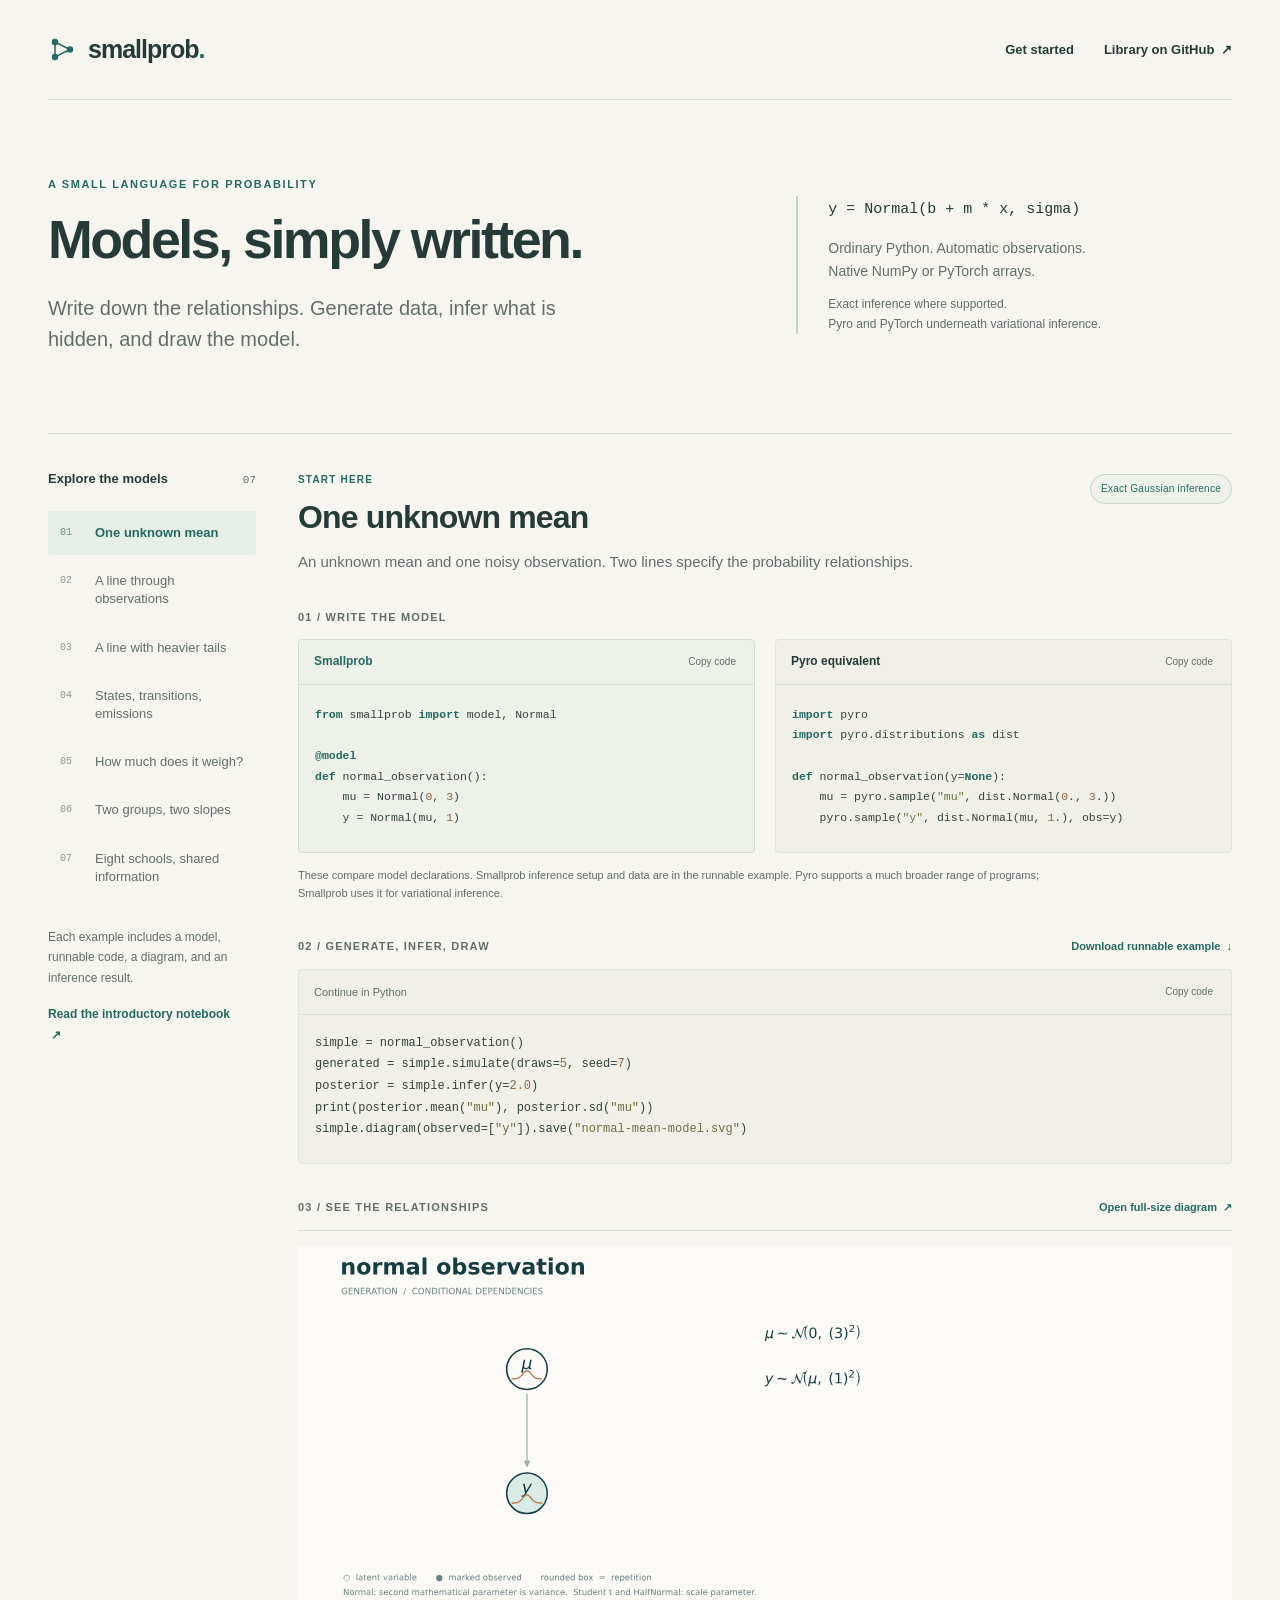
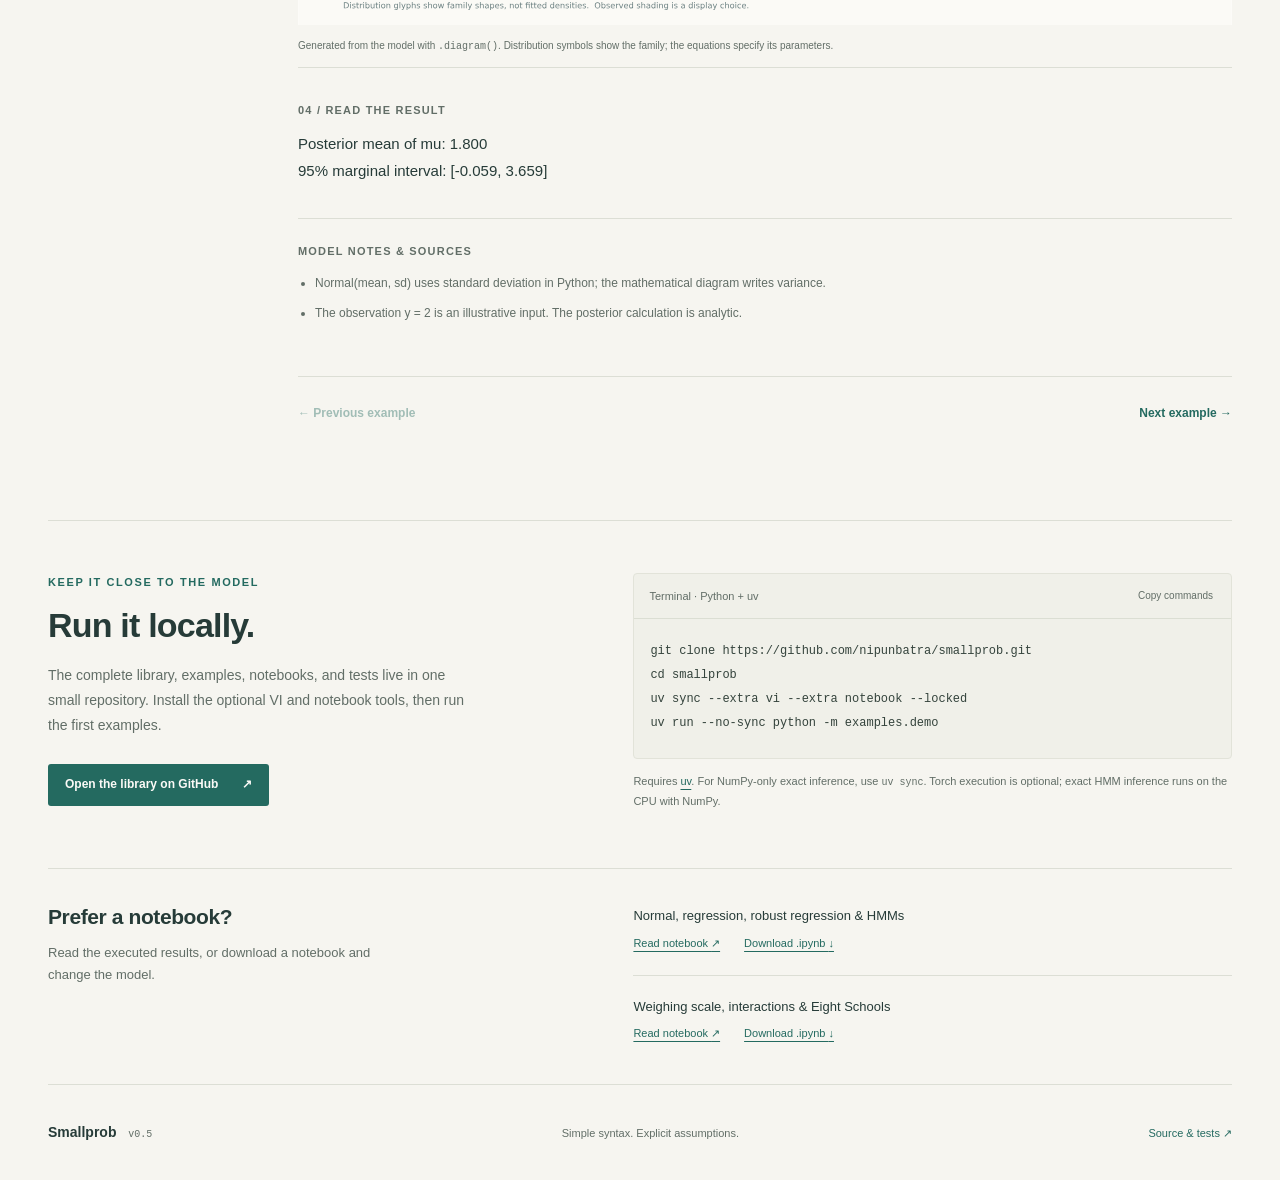
==== website/index.html @ 3bde2c24 "Add Smallprob library and personal model showcase" ====
<!doctype html>
<html lang="en">
<head>
  <meta charset="utf-8">
  <meta name="viewport" content="width=device-width, initial-scale=1">
  <meta name="description" content="Smallprob: simple Python declarations for probabilistic models. Explore seven runnable examples with model diagrams, inference results, and Pyro comparisons.">
  <meta name="theme-color" content="#f6f5f0">
  <title>Smallprob — models, simply written</title>
  <link rel="stylesheet" href="style.css">
  <script src="assets/cases.js" defer></script>
  <script src="app.js" defer></script>
</head>
<body>
  <a class="skip-link" href="#examples">Skip to examples</a>
  <header class="site-header page-width">
    <a class="wordmark" href="./" aria-label="Smallprob home">
      <svg class="brand-mark" width="29" height="29" viewBox="0 0 29 29" fill="none" aria-hidden="true"><path d="M7 7 22 14.5 7 22V7Z" stroke="currentColor" stroke-width="1.5"/><circle cx="7" cy="7" r="3.2" fill="currentColor"/><circle cx="7" cy="22" r="3.2" fill="currentColor"/><circle cx="22" cy="14.5" r="3.2" fill="currentColor"/></svg>
      <span>smallprob<span class="wordmark-dot">.</span></span>
    </a>
    <nav class="top-nav" aria-label="Main navigation">
      <a href="#get-started">Get started</a>
      <a href="https://github.com/nipunbatra/smallprob">Library on GitHub <span aria-hidden="true">↗</span></a>
    </nav>
  </header>

  <main class="page-width">
    <section class="intro" aria-labelledby="page-title">
      <div class="intro-copy">
        <p class="eyebrow">A small language for probability</p>
        <h1 id="page-title">Models, simply written.</h1>
        <p class="intro-lead">Write down the relationships. Generate data, infer what is hidden, and draw the model.</p>
      </div>
      <div class="intro-aside">
        <p class="intro-code"><code>y = Normal(b + m * x, sigma)</code></p>
        <p>Ordinary Python. Automatic observations.<br>Native NumPy or PyTorch arrays.</p>
        <p class="intro-detail">Exact inference where supported.<br>Pyro and PyTorch underneath variational inference.</p>
      </div>
    </section>

    <section class="gallery" id="examples" aria-labelledby="gallery-title">
      <aside class="case-sidebar">
        <div class="sidebar-heading"><h2 id="gallery-title">Explore the models</h2><span id="case-count" aria-label="Number of examples">07</span></div>
        <div id="case-tabs" class="case-tabs" role="tablist" aria-label="Model examples" aria-orientation="vertical"></div>
        <p class="sidebar-note">Each example includes a model, runnable code, a diagram, and an inference result.</p>
        <a class="text-link notebook-link" href="notebooks/intro.html">Read the introductory notebook <span aria-hidden="true">↗</span></a>
      </aside>

      <div class="case-main">
        <div id="load-state" class="load-state" role="status">
          <p>Loading the examples…</p>
          <div class="skeleton skeleton-title" aria-hidden="true"></div><div class="skeleton skeleton-code" aria-hidden="true"></div>
        </div>
        <noscript><div class="load-state"><p>The example selector needs JavaScript. The complete notebooks are available without it.</p><p><a href="notebooks/intro.html">Introductory examples</a> · <a href="notebooks/pyro-gallery.html">Pyro example gallery</a></p></div></noscript>
        <p id="navigation-status" class="navigation-status" role="status" hidden></p>
        <article id="case-panel" role="tabpanel" aria-labelledby="case-title" tabindex="0" hidden>
          <header class="case-heading">
            <div><p id="case-eyebrow" class="eyebrow"></p><h2 id="case-title"></h2></div>
            <span id="case-method" class="method-badge"></span>
          </header>
          <p id="case-description" class="case-description"></p>

          <section class="model-section" aria-labelledby="declarations-title">
            <h3 id="declarations-title" class="section-label">01 / Write the model</h3>
            <div class="comparison-grid">
              <div class="code-panel code-panel-smallprob">
                <div class="code-heading"><h4>Smallprob</h4><button class="copy-button" type="button" data-copy="smallprob-code" aria-label="Copy Smallprob model code">Copy code</button></div>
                <pre tabindex="0" aria-label="Smallprob model declaration"><code id="smallprob-code"></code></pre>
              </div>
              <div class="code-panel">
                <div class="code-heading"><h4>Pyro equivalent</h4><button class="copy-button" type="button" data-copy="pyro-code" aria-label="Copy equivalent Pyro model code">Copy code</button></div>
                <pre tabindex="0" aria-label="Equivalent Pyro model declaration"><code id="pyro-code"></code></pre>
              </div>
            </div>
            <p class="comparison-note">These compare model declarations. Smallprob inference setup and data are in the runnable example. Pyro supports a much broader range of programs; Smallprob uses it for variational inference.</p>
          </section>

          <section class="run-section" aria-labelledby="run-title">
            <div class="section-heading"><h3 id="run-title" class="section-label">02 / Generate, infer, draw</h3><a id="example-download" class="text-link" href="#" download>Download runnable example <span aria-hidden="true">↓</span></a></div>
            <div class="code-panel run-code-panel"><div class="code-heading"><span class="code-caption">Continue in Python</span><button class="copy-button" type="button" data-copy="run-code" aria-label="Copy generate, infer, and draw code">Copy code</button></div><pre tabindex="0" aria-label="Generate data and run inference"><code id="run-code"></code></pre></div>
          </section>

          <section class="figure-section" aria-labelledby="diagram-title">
            <div class="section-heading"><h3 id="diagram-title" class="section-label">03 / See the relationships</h3><a id="diagram-full" class="text-link" href="#" target="_blank" rel="noopener">Open full-size diagram <span aria-hidden="true">↗</span></a></div>
            <figure class="model-figure"><a id="diagram-link" href="#" target="_blank" rel="noopener" aria-label="Open full-size model diagram"><img id="case-diagram" alt="" decoding="async"></a><figcaption>Generated from the model with <code>.diagram()</code>. Distribution symbols show the family; the equations specify its parameters.</figcaption></figure>
          </section>

          <section class="result-section" aria-labelledby="result-title">
            <div class="section-heading"><h3 id="result-title" class="section-label">04 / Read the result</h3><a id="plot-full" class="text-link" href="#" target="_blank" rel="noopener">Open full-size plot <span aria-hidden="true">↗</span></a></div>
            <p id="case-result" class="result-text"></p>
            <figure id="plot-figure" class="result-figure"><img id="case-plot" alt="" loading="lazy" decoding="async"></figure>
          </section>

          <section class="notes-section" aria-labelledby="notes-title">
            <h3 id="notes-title" class="section-label">Model notes &amp; sources</h3>
            <ul id="case-notes" class="model-notes"></ul>
            <div id="case-sources" class="source-links" aria-label="Sources for this example"></div>
          </section>
          <nav class="case-stepper" aria-label="Browse examples"><button id="previous-case" type="button"><span aria-hidden="true">←</span> Previous example</button><button id="next-case" type="button">Next example <span aria-hidden="true">→</span></button></nav>
        </article>
      </div>
    </section>

    <section id="get-started" class="get-started" aria-labelledby="get-started-title">
      <div class="setup-copy"><p class="eyebrow">Keep it close to the model</p><h2 id="get-started-title">Run it locally.</h2><p>The complete library, examples, notebooks, and tests live in one small repository. Install the optional VI and notebook tools, then run the first examples.</p><a class="primary-link" href="https://github.com/nipunbatra/smallprob">Open the library on GitHub <span aria-hidden="true">↗</span></a></div>
      <div class="setup-detail"><div class="code-panel"><div class="code-heading"><span class="code-caption">Terminal · Python + uv</span><button class="copy-button" type="button" data-copy="setup-code" aria-label="Copy setup commands">Copy commands</button></div><pre tabindex="0" aria-label="Installation and run commands"><code id="setup-code">git clone https://github.com/nipunbatra/smallprob.git
cd smallprob
uv sync --extra vi --extra notebook --locked
uv run --no-sync python -m examples.demo</code></pre></div><p class="setup-note">Requires <a href="https://docs.astral.sh/uv/getting-started/installation/">uv</a>. For NumPy-only exact inference, use <code>uv sync</code>. Torch execution is optional; exact HMM inference runs on the CPU with NumPy.</p></div>
    </section>

    <section class="notebook-section" aria-labelledby="notebooks-title"><div><h2 id="notebooks-title">Prefer a notebook?</h2><p>Read the executed results, or download a notebook and change the model.</p></div><div class="notebook-list"><div><span>Normal, regression, robust regression &amp; HMMs</span><p><a href="notebooks/intro.html">Read notebook <span aria-hidden="true">↗</span></a><a href="downloads/smallprob_examples.ipynb" download>Download .ipynb <span aria-hidden="true">↓</span></a></p></div><div><span>Weighing scale, interactions &amp; Eight Schools</span><p><a href="notebooks/pyro-gallery.html">Read notebook <span aria-hidden="true">↗</span></a><a href="downloads/smallprob_pyro_gallery.ipynb" download>Download .ipynb <span aria-hidden="true">↓</span></a></p></div></div></section>
  </main>
  <footer class="site-footer page-width"><p>Smallprob <span class="footer-version">v0.5</span></p><p>Simple syntax. Explicit assumptions.</p><a href="https://github.com/nipunbatra/smallprob">Source &amp; tests <span aria-hidden="true">↗</span></a></footer>
  <div id="copy-status" class="copy-status" role="status" aria-live="polite" aria-atomic="true"></div>
</body>
</html>
---- website/style.css ----
:root{color-scheme:light;--paper:#f6f5f0;--surface:#fbfaf7;--ink:#263b38;--muted:#626e67;--line:#dcded5;--accent:#246a60;--accent-soft:#e7eee7;--code:#f0f0e9;--mono:ui-monospace,SFMono-Regular,Menlo,Consolas,"Liberation Mono",monospace;--sans:"Avenir Next",Avenir,"Segoe UI",Arial,sans-serif}
*{box-sizing:border-box}html{scroll-padding-top:24px}body{margin:0;background:var(--paper);color:var(--ink);font:16px/1.65 var(--sans);-webkit-font-smoothing:antialiased}button,a{-webkit-tap-highlight-color:transparent}a{color:var(--accent);text-underline-offset:4px}a:hover{text-decoration-thickness:2px}button{font:inherit}button,a{touch-action:manipulation}:focus-visible{outline:2px solid var(--accent);outline-offset:5px}button{cursor:pointer}button:disabled{cursor:default}img{display:block;max-width:100%}[hidden]{display:none!important}h1,h2,h3,h4,p,figure{margin:0}h1,h2,h3,h4{font-weight:600;line-height:1.15}code,pre{font-family:var(--mono)}.page-width{width:min(1440px,calc(100% - 96px));margin-inline:auto}.skip-link{position:absolute;left:24px;top:-80px;padding:10px 18px;background:var(--ink);color:white;z-index:2}.skip-link:focus{top:16px}.site-header{min-height:100px;display:flex;align-items:center;justify-content:space-between;gap:32px;border-bottom:1px solid var(--line)}.wordmark{display:flex;align-items:center;gap:11px;color:var(--ink);font-size:25px;letter-spacing:-1px;font-weight:650;text-decoration:none}.brand-mark{color:var(--accent)}.wordmark-dot{color:var(--accent)}.top-nav{display:flex;align-items:center;gap:30px;font-size:13px;font-weight:600}.top-nav a{color:var(--ink);text-decoration:none}.top-nav a:hover{color:var(--accent)}.intro{display:grid;grid-template-columns:minmax(0,1.5fr) minmax(0,1fr);align-items:center;gap:8%;padding-block:75px 78px}.eyebrow{font-size:11px;font-weight:650;letter-spacing:1.6px;text-transform:uppercase;color:var(--accent)}h1{font-size:clamp(36px,4.2vw,58px);letter-spacing:-2.5px;line-height:1.06;margin-top:18px}.intro-lead{font-size:20px;line-height:1.55;max-width:520px;color:var(--muted);margin-top:25px}.intro-aside{border-left:2px solid #c4d3ca;padding-left:30px;font-size:14px;color:var(--muted)}.intro-code{margin-bottom:14px;overflow-wrap:anywhere;color:var(--ink);font-size:15px}.intro-detail{margin-top:12px;font-size:12px}.gallery{display:grid;grid-template-columns:208px minmax(0,1fr);gap:42px;padding-block:38px 0;border-top:1px solid var(--line)}.case-sidebar{align-self:start;position:sticky;top:30px}.sidebar-heading{display:flex;align-items:center;justify-content:space-between;gap:8px;margin-bottom:24px}.sidebar-heading h2{font-size:13px;font-weight:650}.sidebar-heading>span{font:11px var(--mono);color:var(--muted)}.case-tabs{display:grid;gap:4px}.case-tab{display:grid;grid-template-columns:23px minmax(0,1fr);gap:12px;align-items:start;text-align:left;border:0;border-radius:3px;background:transparent;padding:13px 12px;color:var(--muted);font-size:13px;line-height:1.4;transition:background-color .12s,color .12s}.case-tab:hover{background:#eeeee6;color:var(--ink)}.case-tab[aria-selected=true]{background:var(--accent-soft);color:var(--accent);font-weight:650}.case-tab:active{transform:translateY(1px)}.case-number{font:10px/1.8 var(--mono);opacity:.7}.sidebar-note{font-size:12px;line-height:1.7;color:var(--muted);margin-top:28px;max-width:186px}.notebook-link{display:block;margin-top:16px;font-size:12px!important;max-width:182px}.case-main{min-width:0}.case-heading{display:flex;justify-content:space-between;align-items:flex-start;gap:20px;margin-bottom:15px}.case-heading .eyebrow{font-size:10px;letter-spacing:1.2px;margin-bottom:10px}.case-heading h2{font-size:32px;letter-spacing:-.85px}.method-badge{flex-shrink:0;border:1px solid #c8d5cb;background:#edf2eb;color:var(--accent);border-radius:999px;font-size:10px;line-height:1.4;padding:7px 10px;letter-spacing:.25px;margin-top:2px}.method-badge[data-approximate=true]{background:transparent;color:var(--muted);border-color:#d2d5c9}.case-description{max-width:780px;color:var(--muted);font-size:15px;line-height:1.65}.model-section,.run-section,.figure-section,.result-section{margin-top:34px}.section-label{font-size:11px;font-weight:650;letter-spacing:1.2px;text-transform:uppercase;line-height:1.5;color:var(--muted)}.section-heading{display:flex;align-items:center;justify-content:space-between;gap:18px;margin-bottom:13px}.model-section>.section-label{margin-bottom:13px}.comparison-grid{display:grid;grid-template-columns:minmax(0,1fr) minmax(0,1fr);gap:20px;align-items:start}.code-panel{min-width:0;background:var(--code);border:1px solid #e2e3d9;border-radius:4px;overflow:hidden}.code-panel-smallprob{background:#edf1e9;border-color:#d4ded0}.code-heading{display:flex;justify-content:space-between;align-items:center;gap:10px;min-height:45px;padding:10px 15px;border-bottom:1px solid #dbded3}.code-heading h4{font-size:12px;font-weight:650;line-height:1.4}.code-panel-smallprob .code-heading h4{color:var(--accent)}.code-caption{font-size:11px;color:var(--muted)}.copy-button{flex-shrink:0;border:0;border-radius:3px;background:transparent;color:var(--muted);padding:2px 3px;font-size:10px;line-height:1.6}.copy-button:hover{color:var(--accent);background:rgba(36,106,96,.07)}.copy-button:active{transform:translateY(1px)}pre{margin:0;padding:20px 16px 23px;overflow-x:auto;max-width:100%;font-size:11.5px;line-height:1.8;tab-size:4;color:#34433c;scrollbar-width:thin;scrollbar-color:#b7c0b4 transparent}pre code{font:inherit;white-space:pre}.tok-keyword{color:#246a60;font-weight:600}.tok-string{color:#6b7041}.tok-number{color:#8c6542}.tok-comment{color:#737a70;font-style:italic}.comparison-note{font-size:11px;line-height:1.7;color:var(--muted);margin-top:13px;max-width:770px}.text-link{font-size:11px;font-weight:600;text-decoration:none;line-height:1.7}.text-link:hover{text-decoration:underline}.text-link span,.top-nav span{margin-left:3px}.run-code-panel pre{font-size:12px;padding-block:18px 22px}.model-figure{border-top:1px solid var(--line);border-bottom:1px solid var(--line);padding-block:15px 12px}.model-figure>a{display:block;background:white;min-height:160px}.model-figure img{width:100%;height:auto;max-height:720px;object-fit:contain}.model-figure figcaption{font-size:10px;line-height:1.7;color:var(--muted);padding-top:12px}.result-text{white-space:pre-line;font-size:15px;line-height:1.75;max-width:780px;margin-bottom:18px;color:var(--ink)}.result-figure{background:white;overflow:hidden}.result-figure img{width:100%;max-height:680px;object-fit:contain}.figure-error{background:var(--code);padding:28px;color:var(--muted);font-size:13px}.notes-section{margin-top:34px;border-top:1px solid var(--line);padding-top:24px}.model-notes{padding-left:17px;margin:14px 0 0;font-size:12px;color:var(--muted);max-width:850px;line-height:1.8}.model-notes li+li{margin-top:8px}.source-links{display:flex;flex-wrap:wrap;gap:8px 22px;margin-top:17px;font-size:11px}.source-links a{overflow-wrap:anywhere}.case-stepper{display:flex;justify-content:space-between;align-items:center;gap:20px;margin-top:34px;border-top:1px solid var(--line);padding-top:22px}.case-stepper button{border:0;background:transparent;color:var(--accent);font-size:12px;font-weight:600;padding:5px 0}.case-stepper button:disabled{opacity:.4}.case-stepper button:not(:disabled):hover{text-decoration:underline;text-underline-offset:4px}.get-started{display:grid;grid-template-columns:minmax(0,1fr) minmax(0,1.25fr);gap:9%;margin-top:92px;padding-block:52px 56px;border-top:1px solid var(--line)}.setup-copy h2{font-size:34px;letter-spacing:-.8px;margin:14px 0 18px}.setup-copy>p:not(.eyebrow){font-size:14px;color:var(--muted);line-height:1.8;max-width:420px}.primary-link{display:inline-flex;justify-content:center;align-items:center;gap:24px;margin-top:26px;background:var(--accent);color:var(--surface);font-size:12px;font-weight:600;padding:11px 17px;border-radius:3px;text-decoration:none}.primary-link:hover{background:#19594f;text-decoration:none}.primary-link:active{transform:translateY(1px)}.setup-detail{min-width:0}.setup-detail pre{font-size:12px;line-height:2}.setup-note{font-size:11px;color:var(--muted);line-height:1.8;margin-top:13px}.setup-note code{font-size:10px}.notebook-section{display:grid;grid-template-columns:minmax(0,1fr) minmax(0,1.25fr);gap:9%;padding-block:36px 42px;border-top:1px solid var(--line)}.notebook-section h2{font-size:21px;letter-spacing:-.4px;margin-bottom:13px}.notebook-section>div>p{font-size:13px;color:var(--muted);max-width:360px}.notebook-list{display:grid;gap:23px;font-size:13px}.notebook-list>div+div{border-top:1px solid var(--line);padding-top:20px}.notebook-list p{display:flex;gap:24px;margin-top:7px;font-size:11px}.site-footer{display:flex;justify-content:space-between;align-items:center;gap:25px;border-top:1px solid var(--line);min-height:96px;font-size:11px;color:var(--muted)}.site-footer>p:first-child{color:var(--ink);font-weight:600;font-size:14px}.footer-version{font:10px var(--mono);color:var(--muted);margin-left:8px}.site-footer a{text-decoration:none}.load-state{padding:20px 0;color:var(--muted);font-size:14px}.load-state p{margin-bottom:18px}.skeleton{background:#e9ebe2;border-radius:3px}.skeleton-title{height:32px;width:48%;margin-bottom:32px}.skeleton-code{height:240px;width:100%}.navigation-status{padding:12px 14px;margin-bottom:22px;background:#eeeee6;border-left:2px solid var(--accent);font-size:12px}.copy-status{position:fixed;bottom:22px;left:50%;transform:translateX(-50%);max-width:calc(100% - 32px);width:max-content;background:var(--ink);color:var(--surface);border-radius:4px;padding:0;z-index:3;font-size:12px;line-height:1.5;pointer-events:none}.copy-status:not(:empty){padding:10px 16px}.copy-fallback{position:fixed;top:0;left:0;width:1px;height:1px;padding:0;border:0;opacity:0;pointer-events:none}
@media(min-width:1500px){pre{font-size:12px}.gallery{gap:52px;grid-template-columns:222px minmax(0,1fr)}}
@media(max-width:1100px){.page-width{width:calc(100% - 64px)}.intro{gap:6%;padding-block:58px 64px}.intro-aside{padding-left:22px}.intro-code{font-size:13px}.intro-lead{font-size:18px}.gallery{grid-template-columns:176px minmax(0,1fr);gap:28px}.case-heading h2{font-size:28px}.comparison-grid{grid-template-columns:1fr}.case-tabs{gap:2px}.case-tab{padding:12px 8px;gap:8px;font-size:12px}.sidebar-heading h2{font-size:12px}.method-badge{font-size:9px}.get-started,.notebook-section{gap:6%;grid-template-columns:minmax(0,.85fr) minmax(0,1.15fr)}}
@media(max-width:767px){.page-width{width:calc(100% - 40px)}.site-header{min-height:82px;gap:20px}.wordmark{font-size:22px;gap:8px}.brand-mark{width:25px;height:25px}.top-nav{font-size:11px;gap:18px}.top-nav a:first-child{display:none}.intro{grid-template-columns:1fr;gap:28px;padding-block:45px 42px}.eyebrow{font-size:10px;letter-spacing:1.3px}h1{font-size:40px;letter-spacing:-1.8px;margin-top:14px}.intro-lead{font-size:17px;margin-top:20px;max-width:470px}.intro-aside{padding-left:18px;font-size:12px}.intro-code{font-size:13px;margin-bottom:9px}.intro-detail{font-size:11px;margin-top:8px}.gallery{grid-template-columns:1fr;gap:30px;padding-top:24px}.case-sidebar{position:static}.sidebar-heading{margin-bottom:15px}.case-tabs{grid-template-columns:repeat(2,minmax(0,1fr));gap:5px}.case-tab{padding:11px 9px;font-size:12px;gap:7px;grid-template-columns:19px minmax(0,1fr)}.case-number{font-size:9px}.sidebar-note,.notebook-link{display:none}.case-heading{flex-direction:column;align-items:flex-start;gap:12px}.case-heading h2{font-size:28px}.case-heading .eyebrow{margin-bottom:9px}.method-badge{font-size:8px;padding:6px 8px;margin-top:1px}.case-description{font-size:14px}.model-section,.run-section,.figure-section,.result-section{margin-top:27px}.section-label{font-size:10px;letter-spacing:1px}.comparison-grid{gap:14px}.code-heading{padding-inline:13px}.code-heading h4{font-size:11px}pre{font-size:11px;padding:17px 13px 20px}.comparison-note{font-size:10px}.section-heading{align-items:flex-start;gap:10px;flex-wrap:wrap}.section-heading .text-link{font-size:10px}.run-code-panel pre{font-size:11px}.model-figure{padding-top:12px}.model-figure>a{min-height:110px}.model-figure figcaption{font-size:9px}.result-text{white-space:pre-line;font-size:13px}.model-notes{font-size:11px}.source-links{font-size:10px;gap:9px 18px}.notes-section{margin-top:27px;padding-top:20px}.case-stepper{margin-top:25px;padding-top:17px}.case-stepper button{font-size:11px}.get-started{margin-top:58px;padding-block:34px;grid-template-columns:1fr;gap:27px}.setup-copy h2{font-size:29px}.setup-copy>p:not(.eyebrow){font-size:13px;max-width:500px}.primary-link{margin-top:20px}.setup-detail pre{font-size:10px}.setup-note{font-size:10px}.notebook-section{grid-template-columns:1fr;gap:25px;padding-block:30px 36px}.notebook-section h2{font-size:20px}.notebook-section>div>p{font-size:12px}.notebook-list{font-size:12px}.notebook-list p{font-size:10px}.site-footer{min-height:96px;flex-wrap:wrap;column-gap:16px;row-gap:8px;padding-block:24px;font-size:10px}.site-footer>p:nth-child(2){display:none}.copy-status{font-size:11px}}
@media(prefers-reduced-motion:reduce){*{scroll-behavior:auto!important;transition:none!important}}
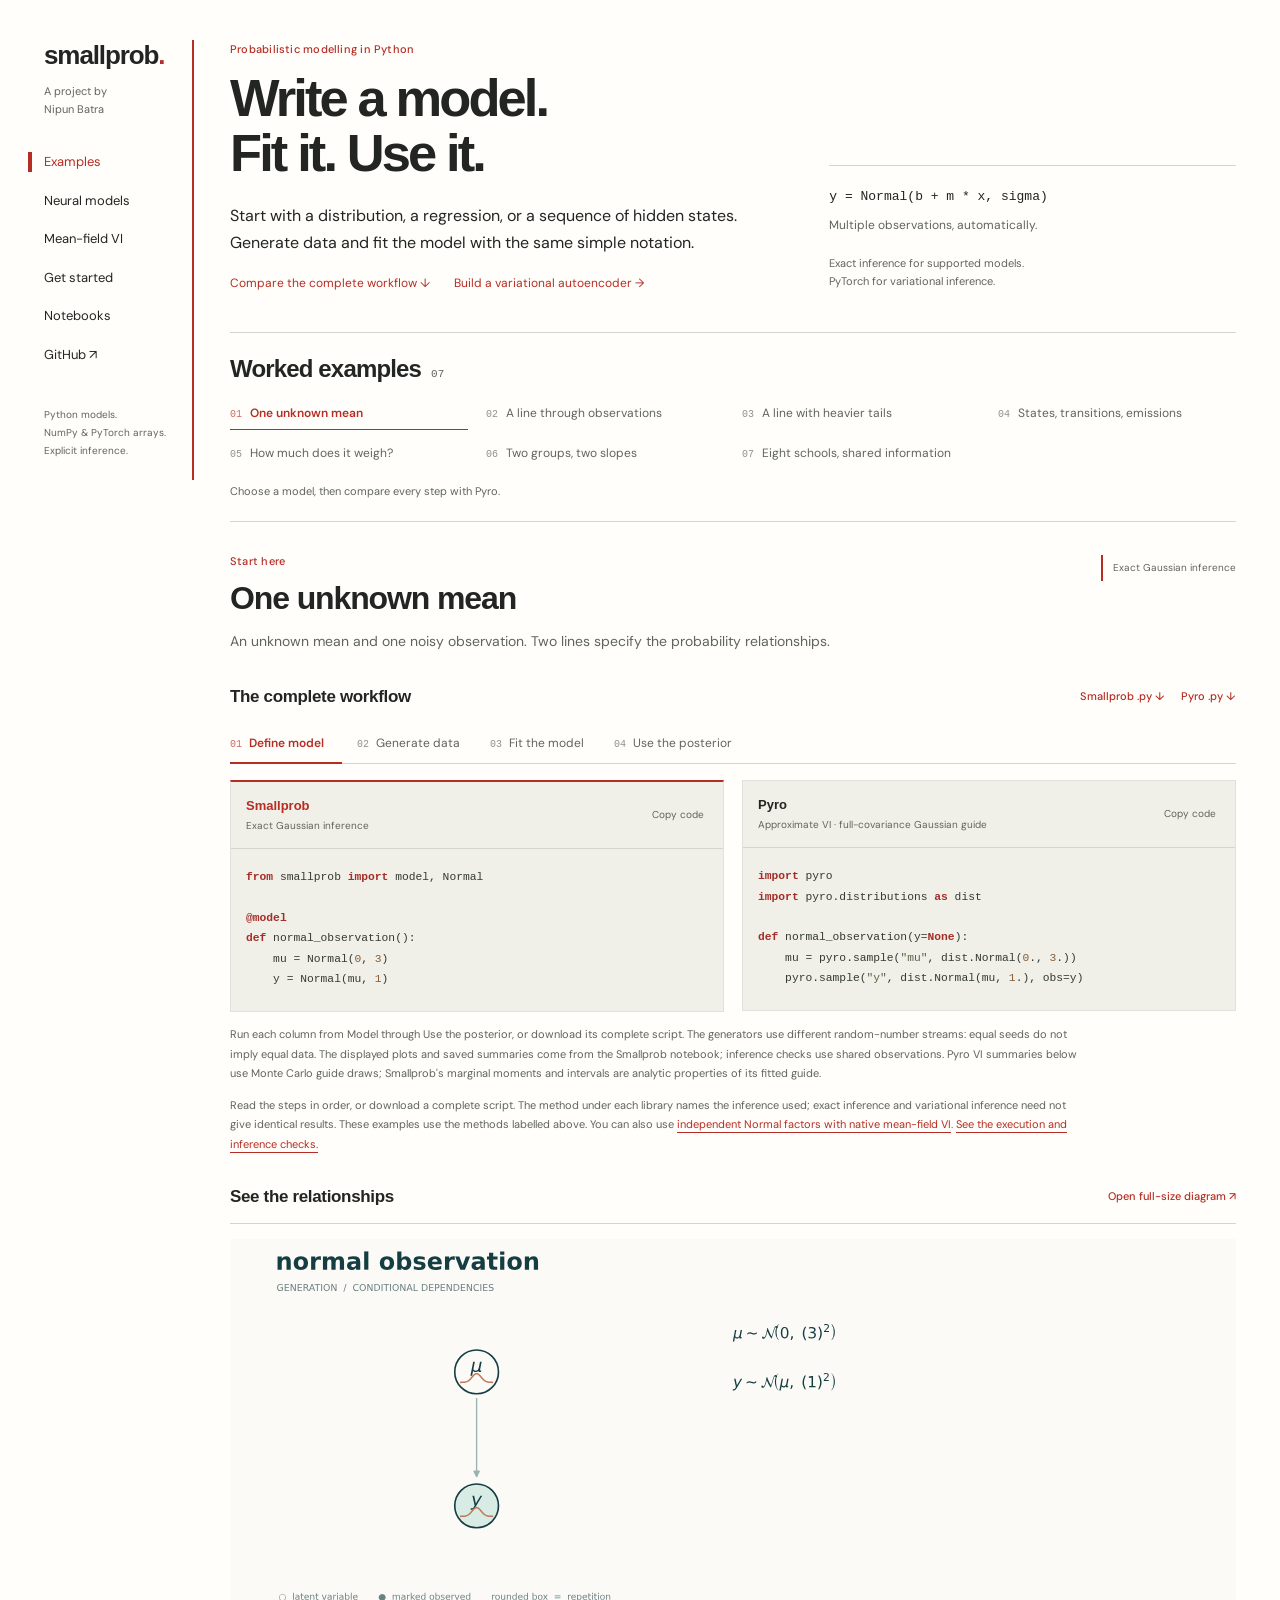
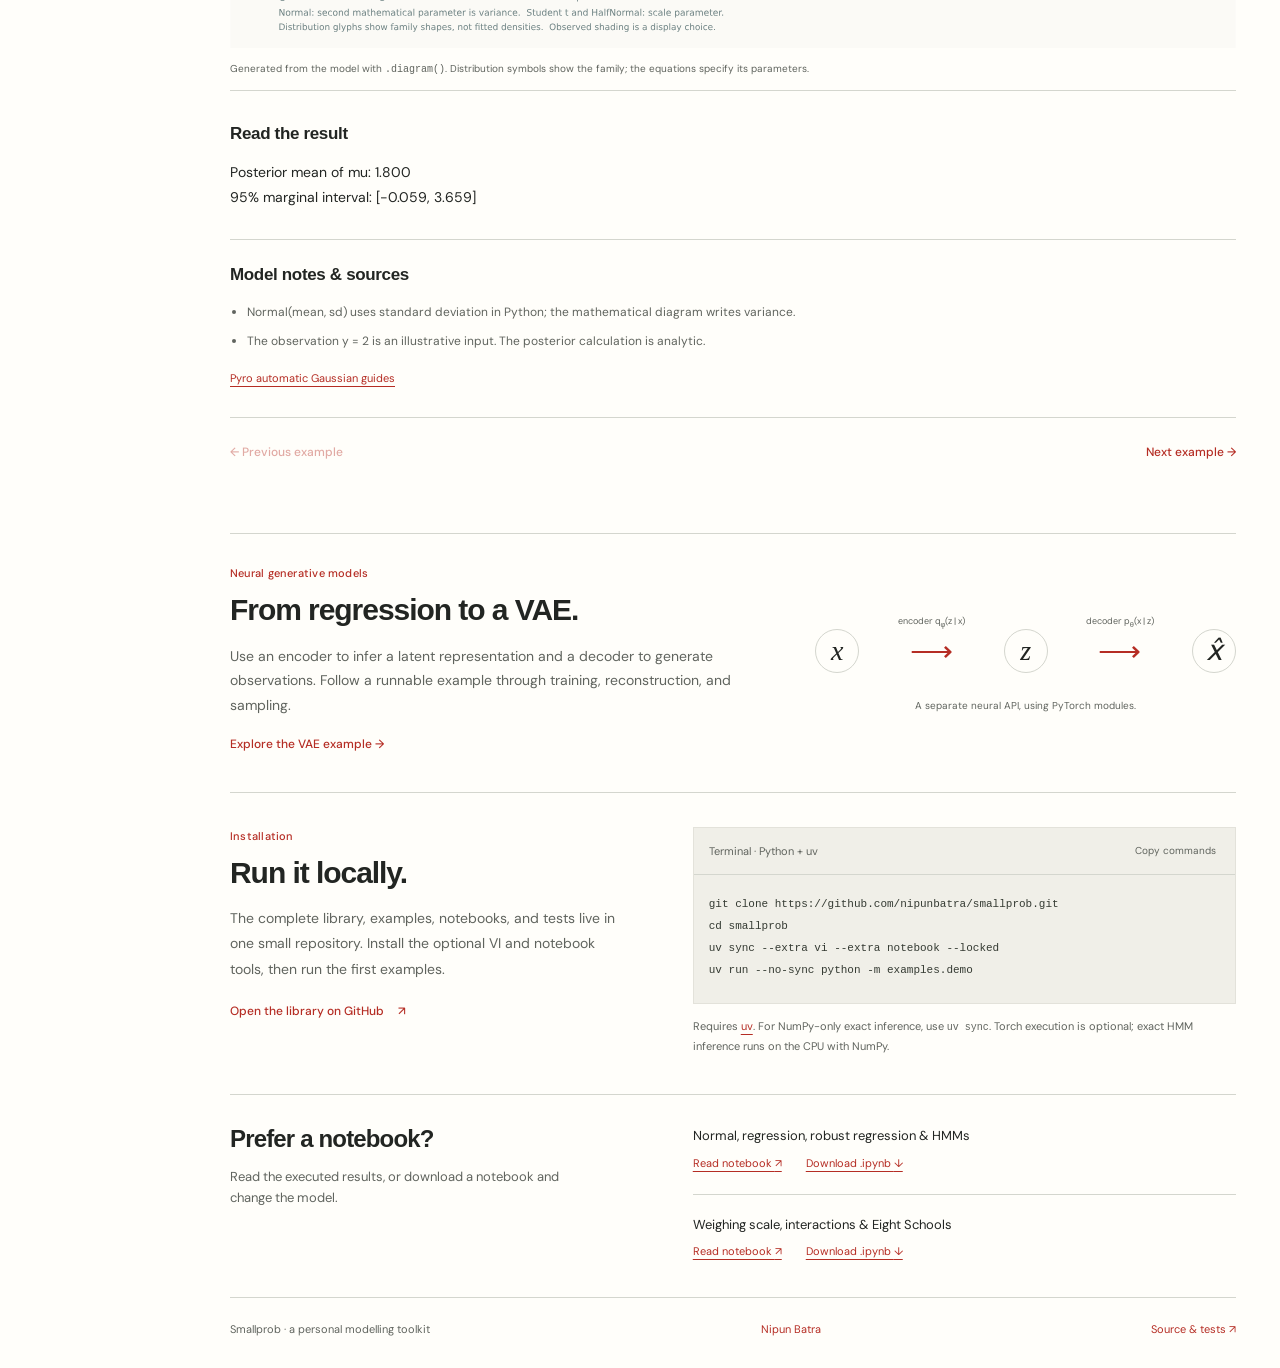
==== commit a1a0b84f: "Add native diagonal VI and VAE with complete Pyro workflow comparisons" ====
--- a/website/index.html
+++ b/website/index.html
@@ -3,46 +3,55 @@
 <head>
   <meta charset="utf-8">
   <meta name="viewport" content="width=device-width, initial-scale=1">
-  <meta name="description" content="Smallprob: simple Python declarations for probabilistic models. Explore seven runnable examples with model diagrams, inference results, and Pyro comparisons.">
-  <meta name="theme-color" content="#f6f5f0">
-  <title>Smallprob — models, simply written</title>
-  <link rel="stylesheet" href="style.css">
-  <script src="assets/cases.js" defer></script>
-  <script src="app.js" defer></script>
+  <meta name="description" content="Smallprob: simple Python for probabilistic models. Compare data generation, inference, and posterior summaries with Pyro, then explore neural generative models.">
+  <meta name="theme-color" content="#fffefa">
+  <title>Smallprob · probabilistic modelling in Python</title>
+  <link rel="icon" href="assets/favicon.svg" type="image/svg+xml">
+  <link rel="preconnect" href="https://fonts.googleapis.com">
+  <link rel="preconnect" href="https://fonts.gstatic.com" crossorigin>
+  <link href="https://fonts.googleapis.com/css2?family=DM+Sans:wght@400;500;600;700&amp;display=swap" rel="stylesheet">
+  <link rel="stylesheet" href="style.css?v=0.6.0">
+  <script src="assets/cases.js?v=0.6.0" defer></script>
+  <script src="app.js?v=0.6.0" defer></script>
 </head>
 <body>
   <a class="skip-link" href="#examples">Skip to examples</a>
-  <header class="site-header page-width">
-    <a class="wordmark" href="./" aria-label="Smallprob home">
-      <svg class="brand-mark" width="29" height="29" viewBox="0 0 29 29" fill="none" aria-hidden="true"><path d="M7 7 22 14.5 7 22V7Z" stroke="currentColor" stroke-width="1.5"/><circle cx="7" cy="7" r="3.2" fill="currentColor"/><circle cx="7" cy="22" r="3.2" fill="currentColor"/><circle cx="22" cy="14.5" r="3.2" fill="currentColor"/></svg>
-      <span>smallprob<span class="wordmark-dot">.</span></span>
-    </a>
+  <div class="site-shell">
+  <header class="site-header">
+    <a class="wordmark" href="./" aria-label="Smallprob home">smallprob<span>.</span></a>
+    <p class="site-byline">A project by<br><a href="https://nipunbatra.github.io/">Nipun Batra</a></p>
     <nav class="top-nav" aria-label="Main navigation">
+      <a href="#examples" aria-current="page">Examples</a>
+      <a href="neural.html">Neural models</a>
+      <a href="meanfield.html">Mean-field VI</a>
       <a href="#get-started">Get started</a>
-      <a href="https://github.com/nipunbatra/smallprob">Library on GitHub <span aria-hidden="true">↗</span></a>
+      <a href="#notebooks">Notebooks</a>
+      <a href="https://github.com/nipunbatra/smallprob">GitHub <span aria-hidden="true">↗</span></a>
     </nav>
+    <p class="rail-note">Python models.<br>NumPy &amp; PyTorch arrays.<br>Explicit inference.</p>
   </header>
 
   <main class="page-width">
     <section class="intro" aria-labelledby="page-title">
       <div class="intro-copy">
-        <p class="eyebrow">A small language for probability</p>
-        <h1 id="page-title">Models, simply written.</h1>
-        <p class="intro-lead">Write down the relationships. Generate data, infer what is hidden, and draw the model.</p>
+        <p class="eyebrow">Probabilistic modelling in Python</p>
+        <h1 id="page-title">Write a model.<br>Fit it. Use it.</h1>
+        <p class="intro-lead">Start with a distribution, a regression, or a sequence of hidden states. Generate data and fit the model with the same simple notation.</p>
+        <div class="intro-links"><a href="#examples">Compare the complete workflow ↓</a><a href="neural.html">Build a variational autoencoder →</a></div>
       </div>
       <div class="intro-aside">
         <p class="intro-code"><code>y = Normal(b + m * x, sigma)</code></p>
-        <p>Ordinary Python. Automatic observations.<br>Native NumPy or PyTorch arrays.</p>
-        <p class="intro-detail">Exact inference where supported.<br>Pyro and PyTorch underneath variational inference.</p>
+        <p>Multiple observations, automatically.</p>
+        <p class="intro-detail">Exact inference for supported models.<br>PyTorch for variational inference.</p>
       </div>
     </section>
 
     <section class="gallery" id="examples" aria-labelledby="gallery-title">
       <aside class="case-sidebar">
-        <div class="sidebar-heading"><h2 id="gallery-title">Explore the models</h2><span id="case-count" aria-label="Number of examples">07</span></div>
-        <div id="case-tabs" class="case-tabs" role="tablist" aria-label="Model examples" aria-orientation="vertical"></div>
-        <p class="sidebar-note">Each example includes a model, runnable code, a diagram, and an inference result.</p>
-        <a class="text-link notebook-link" href="notebooks/intro.html">Read the introductory notebook <span aria-hidden="true">↗</span></a>
+        <div class="sidebar-heading"><h2 id="gallery-title">Worked examples</h2><span id="case-count" aria-label="Number of examples">07</span></div>
+        <div id="case-tabs" class="case-tabs" role="tablist" aria-label="Model examples" aria-orientation="horizontal"></div>
+        <p class="sidebar-note">Choose a model, then compare every step with Pyro.</p>
+
       </aside>
 
       <div class="case-main">
@@ -60,32 +69,31 @@
           <p id="case-description" class="case-description"></p>
 
           <section class="model-section" aria-labelledby="declarations-title">
-            <h3 id="declarations-title" class="section-label">01 / Write the model</h3>
-            <div class="comparison-grid">
-              <div class="code-panel code-panel-smallprob">
-                <div class="code-heading"><h4>Smallprob</h4><button class="copy-button" type="button" data-copy="smallprob-code" aria-label="Copy Smallprob model code">Copy code</button></div>
-                <pre tabindex="0" aria-label="Smallprob model declaration"><code id="smallprob-code"></code></pre>
+            <div class="section-heading"><h3 id="declarations-title" class="section-label">The complete workflow</h3><div class="download-links"><a id="example-download" class="text-link" href="downloads/examples/normal-mean.py" download>Smallprob .py ↓</a><a id="pyro-download" class="text-link" href="https://github.com/nipunbatra/smallprob">Pyro .py ↓</a></div></div>
+            <div id="workflow-tabs" class="workflow-tabs" role="tablist" aria-label="Steps in the modelling workflow"></div>
+            <div id="comparison-panel" role="tabpanel" tabindex="0">
+              <div class="comparison-grid">
+                <div class="code-panel code-panel-smallprob">
+                  <div class="code-heading"><div><h4>Smallprob</h4><p id="smallprob-method" class="code-method"></p></div><button class="copy-button" type="button" data-copy="smallprob-code" aria-label="Copy Smallprob code">Copy code</button></div>
+                  <pre tabindex="0" aria-label="Smallprob workflow code"><code id="smallprob-code"></code></pre>
+                </div>
+                <div class="code-panel">
+                  <div class="code-heading"><div><h4>Pyro</h4><p id="pyro-method" class="code-method"></p></div><button class="copy-button" type="button" data-copy="pyro-code" aria-label="Copy Pyro code">Copy code</button></div>
+                  <pre tabindex="0" aria-label="Equivalent Pyro workflow code"><code id="pyro-code"></code></pre>
+                </div>
               </div>
-              <div class="code-panel">
-                <div class="code-heading"><h4>Pyro equivalent</h4><button class="copy-button" type="button" data-copy="pyro-code" aria-label="Copy equivalent Pyro model code">Copy code</button></div>
-                <pre tabindex="0" aria-label="Equivalent Pyro model declaration"><code id="pyro-code"></code></pre>
-              </div>
+              <p id="workflow-note" class="comparison-note"></p>
             </div>
-            <p class="comparison-note">These compare model declarations. Smallprob inference setup and data are in the runnable example. Pyro supports a much broader range of programs; Smallprob uses it for variational inference.</p>
-          </section>
-
-          <section class="run-section" aria-labelledby="run-title">
-            <div class="section-heading"><h3 id="run-title" class="section-label">02 / Generate, infer, draw</h3><a id="example-download" class="text-link" href="#" download>Download runnable example <span aria-hidden="true">↓</span></a></div>
-            <div class="code-panel run-code-panel"><div class="code-heading"><span class="code-caption">Continue in Python</span><button class="copy-button" type="button" data-copy="run-code" aria-label="Copy generate, infer, and draw code">Copy code</button></div><pre tabindex="0" aria-label="Generate data and run inference"><code id="run-code"></code></pre></div>
+            <p class="comparison-note">Read the steps in order, or download a complete script. The method under each library names the inference used; exact inference and variational inference need not give identical results. These examples use the methods labelled above. You can also use <a href="meanfield.html">independent Normal factors with native mean-field VI</a>. <a href="assets/workflow-validation.json">See the execution and inference checks.</a></p>
           </section>
 
           <section class="figure-section" aria-labelledby="diagram-title">
-            <div class="section-heading"><h3 id="diagram-title" class="section-label">03 / See the relationships</h3><a id="diagram-full" class="text-link" href="#" target="_blank" rel="noopener">Open full-size diagram <span aria-hidden="true">↗</span></a></div>
+            <div class="section-heading"><h3 id="diagram-title" class="section-label">See the relationships</h3><a id="diagram-full" class="text-link" href="#" target="_blank" rel="noopener">Open full-size diagram <span aria-hidden="true">↗</span></a></div>
             <figure class="model-figure"><a id="diagram-link" href="#" target="_blank" rel="noopener" aria-label="Open full-size model diagram"><img id="case-diagram" alt="" decoding="async"></a><figcaption>Generated from the model with <code>.diagram()</code>. Distribution symbols show the family; the equations specify its parameters.</figcaption></figure>
           </section>
 
           <section class="result-section" aria-labelledby="result-title">
-            <div class="section-heading"><h3 id="result-title" class="section-label">04 / Read the result</h3><a id="plot-full" class="text-link" href="#" target="_blank" rel="noopener">Open full-size plot <span aria-hidden="true">↗</span></a></div>
+            <div class="section-heading"><h3 id="result-title" class="section-label">Read the result</h3><a id="plot-full" class="text-link" href="#" target="_blank" rel="noopener">Open full-size plot <span aria-hidden="true">↗</span></a></div>
             <p id="case-result" class="result-text"></p>
             <figure id="plot-figure" class="result-figure"><img id="case-plot" alt="" loading="lazy" decoding="async"></figure>
           </section>
@@ -100,17 +108,23 @@
       </div>
     </section>
 
+    <section class="neural-preview" id="neural-models" aria-labelledby="neural-title">
+      <div><p class="eyebrow">Neural generative models</p><h2 id="neural-title">From regression to a VAE.</h2><p>Use an encoder to infer a latent representation and a decoder to generate observations. Follow a runnable example through training, reconstruction, and sampling.</p><a class="text-link" href="neural.html">Explore the VAE example <span aria-hidden="true">→</span></a></div>
+      <div class="neural-sketch" aria-label="The encoder maps observations x to latent z. The decoder maps latent z to reconstructed observations x."><span class="sketch-node">x</span><span class="sketch-arrow"><span>encoder q<sub>φ</sub>(z | x)</span>⟶</span><span class="sketch-node">z</span><span class="sketch-arrow"><span>decoder p<sub>θ</sub>(x | z)</span>⟶</span><span class="sketch-node">x̂</span><p>A separate neural API, using PyTorch modules.</p></div>
+    </section>
+
     <section id="get-started" class="get-started" aria-labelledby="get-started-title">
-      <div class="setup-copy"><p class="eyebrow">Keep it close to the model</p><h2 id="get-started-title">Run it locally.</h2><p>The complete library, examples, notebooks, and tests live in one small repository. Install the optional VI and notebook tools, then run the first examples.</p><a class="primary-link" href="https://github.com/nipunbatra/smallprob">Open the library on GitHub <span aria-hidden="true">↗</span></a></div>
+      <div class="setup-copy"><p class="eyebrow">Installation</p><h2 id="get-started-title">Run it locally.</h2><p>The complete library, examples, notebooks, and tests live in one small repository. Install the optional VI and notebook tools, then run the first examples.</p><a class="primary-link" href="https://github.com/nipunbatra/smallprob">Open the library on GitHub <span aria-hidden="true">↗</span></a></div>
       <div class="setup-detail"><div class="code-panel"><div class="code-heading"><span class="code-caption">Terminal · Python + uv</span><button class="copy-button" type="button" data-copy="setup-code" aria-label="Copy setup commands">Copy commands</button></div><pre tabindex="0" aria-label="Installation and run commands"><code id="setup-code">git clone https://github.com/nipunbatra/smallprob.git
 cd smallprob
 uv sync --extra vi --extra notebook --locked
 uv run --no-sync python -m examples.demo</code></pre></div><p class="setup-note">Requires <a href="https://docs.astral.sh/uv/getting-started/installation/">uv</a>. For NumPy-only exact inference, use <code>uv sync</code>. Torch execution is optional; exact HMM inference runs on the CPU with NumPy.</p></div>
     </section>
 
-    <section class="notebook-section" aria-labelledby="notebooks-title"><div><h2 id="notebooks-title">Prefer a notebook?</h2><p>Read the executed results, or download a notebook and change the model.</p></div><div class="notebook-list"><div><span>Normal, regression, robust regression &amp; HMMs</span><p><a href="notebooks/intro.html">Read notebook <span aria-hidden="true">↗</span></a><a href="downloads/smallprob_examples.ipynb" download>Download .ipynb <span aria-hidden="true">↓</span></a></p></div><div><span>Weighing scale, interactions &amp; Eight Schools</span><p><a href="notebooks/pyro-gallery.html">Read notebook <span aria-hidden="true">↗</span></a><a href="downloads/smallprob_pyro_gallery.ipynb" download>Download .ipynb <span aria-hidden="true">↓</span></a></p></div></div></section>
+    <section class="notebook-section" id="notebooks" aria-labelledby="notebooks-title"><div><h2 id="notebooks-title">Prefer a notebook?</h2><p>Read the executed results, or download a notebook and change the model.</p></div><div class="notebook-list"><div><span>Normal, regression, robust regression &amp; HMMs</span><p><a href="notebooks/intro.html">Read notebook <span aria-hidden="true">↗</span></a><a href="downloads/smallprob_examples.ipynb" download>Download .ipynb <span aria-hidden="true">↓</span></a></p></div><div><span>Weighing scale, interactions &amp; Eight Schools</span><p><a href="notebooks/pyro-gallery.html">Read notebook <span aria-hidden="true">↗</span></a><a href="downloads/smallprob_pyro_gallery.ipynb" download>Download .ipynb <span aria-hidden="true">↓</span></a></p></div></div></section>
   </main>
-  <footer class="site-footer page-width"><p>Smallprob <span class="footer-version">v0.5</span></p><p>Simple syntax. Explicit assumptions.</p><a href="https://github.com/nipunbatra/smallprob">Source &amp; tests <span aria-hidden="true">↗</span></a></footer>
+  <footer class="site-footer"><p>Smallprob · a personal modelling toolkit</p><a href="https://nipunbatra.github.io/">Nipun Batra</a><a href="https://github.com/nipunbatra/smallprob">Source &amp; tests <span aria-hidden="true">↗</span></a></footer>
+  </div>
   <div id="copy-status" class="copy-status" role="status" aria-live="polite" aria-atomic="true"></div>
 </body>
 </html>
--- a/website/style.css
+++ b/website/style.css
@@ -1,6 +1,277 @@
-:root{color-scheme:light;--paper:#f6f5f0;--surface:#fbfaf7;--ink:#263b38;--muted:#626e67;--line:#dcded5;--accent:#246a60;--accent-soft:#e7eee7;--code:#f0f0e9;--mono:ui-monospace,SFMono-Regular,Menlo,Consolas,"Liberation Mono",monospace;--sans:"Avenir Next",Avenir,"Segoe UI",Arial,sans-serif}
-*{box-sizing:border-box}html{scroll-padding-top:24px}body{margin:0;background:var(--paper);color:var(--ink);font:16px/1.65 var(--sans);-webkit-font-smoothing:antialiased}button,a{-webkit-tap-highlight-color:transparent}a{color:var(--accent);text-underline-offset:4px}a:hover{text-decoration-thickness:2px}button{font:inherit}button,a{touch-action:manipulation}:focus-visible{outline:2px solid var(--accent);outline-offset:5px}button{cursor:pointer}button:disabled{cursor:default}img{display:block;max-width:100%}[hidden]{display:none!important}h1,h2,h3,h4,p,figure{margin:0}h1,h2,h3,h4{font-weight:600;line-height:1.15}code,pre{font-family:var(--mono)}.page-width{width:min(1440px,calc(100% - 96px));margin-inline:auto}.skip-link{position:absolute;left:24px;top:-80px;padding:10px 18px;background:var(--ink);color:white;z-index:2}.skip-link:focus{top:16px}.site-header{min-height:100px;display:flex;align-items:center;justify-content:space-between;gap:32px;border-bottom:1px solid var(--line)}.wordmark{display:flex;align-items:center;gap:11px;color:var(--ink);font-size:25px;letter-spacing:-1px;font-weight:650;text-decoration:none}.brand-mark{color:var(--accent)}.wordmark-dot{color:var(--accent)}.top-nav{display:flex;align-items:center;gap:30px;font-size:13px;font-weight:600}.top-nav a{color:var(--ink);text-decoration:none}.top-nav a:hover{color:var(--accent)}.intro{display:grid;grid-template-columns:minmax(0,1.5fr) minmax(0,1fr);align-items:center;gap:8%;padding-block:75px 78px}.eyebrow{font-size:11px;font-weight:650;letter-spacing:1.6px;text-transform:uppercase;color:var(--accent)}h1{font-size:clamp(36px,4.2vw,58px);letter-spacing:-2.5px;line-height:1.06;margin-top:18px}.intro-lead{font-size:20px;line-height:1.55;max-width:520px;color:var(--muted);margin-top:25px}.intro-aside{border-left:2px solid #c4d3ca;padding-left:30px;font-size:14px;color:var(--muted)}.intro-code{margin-bottom:14px;overflow-wrap:anywhere;color:var(--ink);font-size:15px}.intro-detail{margin-top:12px;font-size:12px}.gallery{display:grid;grid-template-columns:208px minmax(0,1fr);gap:42px;padding-block:38px 0;border-top:1px solid var(--line)}.case-sidebar{align-self:start;position:sticky;top:30px}.sidebar-heading{display:flex;align-items:center;justify-content:space-between;gap:8px;margin-bottom:24px}.sidebar-heading h2{font-size:13px;font-weight:650}.sidebar-heading>span{font:11px var(--mono);color:var(--muted)}.case-tabs{display:grid;gap:4px}.case-tab{display:grid;grid-template-columns:23px minmax(0,1fr);gap:12px;align-items:start;text-align:left;border:0;border-radius:3px;background:transparent;padding:13px 12px;color:var(--muted);font-size:13px;line-height:1.4;transition:background-color .12s,color .12s}.case-tab:hover{background:#eeeee6;color:var(--ink)}.case-tab[aria-selected=true]{background:var(--accent-soft);color:var(--accent);font-weight:650}.case-tab:active{transform:translateY(1px)}.case-number{font:10px/1.8 var(--mono);opacity:.7}.sidebar-note{font-size:12px;line-height:1.7;color:var(--muted);margin-top:28px;max-width:186px}.notebook-link{display:block;margin-top:16px;font-size:12px!important;max-width:182px}.case-main{min-width:0}.case-heading{display:flex;justify-content:space-between;align-items:flex-start;gap:20px;margin-bottom:15px}.case-heading .eyebrow{font-size:10px;letter-spacing:1.2px;margin-bottom:10px}.case-heading h2{font-size:32px;letter-spacing:-.85px}.method-badge{flex-shrink:0;border:1px solid #c8d5cb;background:#edf2eb;color:var(--accent);border-radius:999px;font-size:10px;line-height:1.4;padding:7px 10px;letter-spacing:.25px;margin-top:2px}.method-badge[data-approximate=true]{background:transparent;color:var(--muted);border-color:#d2d5c9}.case-description{max-width:780px;color:var(--muted);font-size:15px;line-height:1.65}.model-section,.run-section,.figure-section,.result-section{margin-top:34px}.section-label{font-size:11px;font-weight:650;letter-spacing:1.2px;text-transform:uppercase;line-height:1.5;color:var(--muted)}.section-heading{display:flex;align-items:center;justify-content:space-between;gap:18px;margin-bottom:13px}.model-section>.section-label{margin-bottom:13px}.comparison-grid{display:grid;grid-template-columns:minmax(0,1fr) minmax(0,1fr);gap:20px;align-items:start}.code-panel{min-width:0;background:var(--code);border:1px solid #e2e3d9;border-radius:4px;overflow:hidden}.code-panel-smallprob{background:#edf1e9;border-color:#d4ded0}.code-heading{display:flex;justify-content:space-between;align-items:center;gap:10px;min-height:45px;padding:10px 15px;border-bottom:1px solid #dbded3}.code-heading h4{font-size:12px;font-weight:650;line-height:1.4}.code-panel-smallprob .code-heading h4{color:var(--accent)}.code-caption{font-size:11px;color:var(--muted)}.copy-button{flex-shrink:0;border:0;border-radius:3px;background:transparent;color:var(--muted);padding:2px 3px;font-size:10px;line-height:1.6}.copy-button:hover{color:var(--accent);background:rgba(36,106,96,.07)}.copy-button:active{transform:translateY(1px)}pre{margin:0;padding:20px 16px 23px;overflow-x:auto;max-width:100%;font-size:11.5px;line-height:1.8;tab-size:4;color:#34433c;scrollbar-width:thin;scrollbar-color:#b7c0b4 transparent}pre code{font:inherit;white-space:pre}.tok-keyword{color:#246a60;font-weight:600}.tok-string{color:#6b7041}.tok-number{color:#8c6542}.tok-comment{color:#737a70;font-style:italic}.comparison-note{font-size:11px;line-height:1.7;color:var(--muted);margin-top:13px;max-width:770px}.text-link{font-size:11px;font-weight:600;text-decoration:none;line-height:1.7}.text-link:hover{text-decoration:underline}.text-link span,.top-nav span{margin-left:3px}.run-code-panel pre{font-size:12px;padding-block:18px 22px}.model-figure{border-top:1px solid var(--line);border-bottom:1px solid var(--line);padding-block:15px 12px}.model-figure>a{display:block;background:white;min-height:160px}.model-figure img{width:100%;height:auto;max-height:720px;object-fit:contain}.model-figure figcaption{font-size:10px;line-height:1.7;color:var(--muted);padding-top:12px}.result-text{white-space:pre-line;font-size:15px;line-height:1.75;max-width:780px;margin-bottom:18px;color:var(--ink)}.result-figure{background:white;overflow:hidden}.result-figure img{width:100%;max-height:680px;object-fit:contain}.figure-error{background:var(--code);padding:28px;color:var(--muted);font-size:13px}.notes-section{margin-top:34px;border-top:1px solid var(--line);padding-top:24px}.model-notes{padding-left:17px;margin:14px 0 0;font-size:12px;color:var(--muted);max-width:850px;line-height:1.8}.model-notes li+li{margin-top:8px}.source-links{display:flex;flex-wrap:wrap;gap:8px 22px;margin-top:17px;font-size:11px}.source-links a{overflow-wrap:anywhere}.case-stepper{display:flex;justify-content:space-between;align-items:center;gap:20px;margin-top:34px;border-top:1px solid var(--line);padding-top:22px}.case-stepper button{border:0;background:transparent;color:var(--accent);font-size:12px;font-weight:600;padding:5px 0}.case-stepper button:disabled{opacity:.4}.case-stepper button:not(:disabled):hover{text-decoration:underline;text-underline-offset:4px}.get-started{display:grid;grid-template-columns:minmax(0,1fr) minmax(0,1.25fr);gap:9%;margin-top:92px;padding-block:52px 56px;border-top:1px solid var(--line)}.setup-copy h2{font-size:34px;letter-spacing:-.8px;margin:14px 0 18px}.setup-copy>p:not(.eyebrow){font-size:14px;color:var(--muted);line-height:1.8;max-width:420px}.primary-link{display:inline-flex;justify-content:center;align-items:center;gap:24px;margin-top:26px;background:var(--accent);color:var(--surface);font-size:12px;font-weight:600;padding:11px 17px;border-radius:3px;text-decoration:none}.primary-link:hover{background:#19594f;text-decoration:none}.primary-link:active{transform:translateY(1px)}.setup-detail{min-width:0}.setup-detail pre{font-size:12px;line-height:2}.setup-note{font-size:11px;color:var(--muted);line-height:1.8;margin-top:13px}.setup-note code{font-size:10px}.notebook-section{display:grid;grid-template-columns:minmax(0,1fr) minmax(0,1.25fr);gap:9%;padding-block:36px 42px;border-top:1px solid var(--line)}.notebook-section h2{font-size:21px;letter-spacing:-.4px;margin-bottom:13px}.notebook-section>div>p{font-size:13px;color:var(--muted);max-width:360px}.notebook-list{display:grid;gap:23px;font-size:13px}.notebook-list>div+div{border-top:1px solid var(--line);padding-top:20px}.notebook-list p{display:flex;gap:24px;margin-top:7px;font-size:11px}.site-footer{display:flex;justify-content:space-between;align-items:center;gap:25px;border-top:1px solid var(--line);min-height:96px;font-size:11px;color:var(--muted)}.site-footer>p:first-child{color:var(--ink);font-weight:600;font-size:14px}.footer-version{font:10px var(--mono);color:var(--muted);margin-left:8px}.site-footer a{text-decoration:none}.load-state{padding:20px 0;color:var(--muted);font-size:14px}.load-state p{margin-bottom:18px}.skeleton{background:#e9ebe2;border-radius:3px}.skeleton-title{height:32px;width:48%;margin-bottom:32px}.skeleton-code{height:240px;width:100%}.navigation-status{padding:12px 14px;margin-bottom:22px;background:#eeeee6;border-left:2px solid var(--accent);font-size:12px}.copy-status{position:fixed;bottom:22px;left:50%;transform:translateX(-50%);max-width:calc(100% - 32px);width:max-content;background:var(--ink);color:var(--surface);border-radius:4px;padding:0;z-index:3;font-size:12px;line-height:1.5;pointer-events:none}.copy-status:not(:empty){padding:10px 16px}.copy-fallback{position:fixed;top:0;left:0;width:1px;height:1px;padding:0;border:0;opacity:0;pointer-events:none}
-@media(min-width:1500px){pre{font-size:12px}.gallery{gap:52px;grid-template-columns:222px minmax(0,1fr)}}
-@media(max-width:1100px){.page-width{width:calc(100% - 64px)}.intro{gap:6%;padding-block:58px 64px}.intro-aside{padding-left:22px}.intro-code{font-size:13px}.intro-lead{font-size:18px}.gallery{grid-template-columns:176px minmax(0,1fr);gap:28px}.case-heading h2{font-size:28px}.comparison-grid{grid-template-columns:1fr}.case-tabs{gap:2px}.case-tab{padding:12px 8px;gap:8px;font-size:12px}.sidebar-heading h2{font-size:12px}.method-badge{font-size:9px}.get-started,.notebook-section{gap:6%;grid-template-columns:minmax(0,.85fr) minmax(0,1.15fr)}}
-@media(max-width:767px){.page-width{width:calc(100% - 40px)}.site-header{min-height:82px;gap:20px}.wordmark{font-size:22px;gap:8px}.brand-mark{width:25px;height:25px}.top-nav{font-size:11px;gap:18px}.top-nav a:first-child{display:none}.intro{grid-template-columns:1fr;gap:28px;padding-block:45px 42px}.eyebrow{font-size:10px;letter-spacing:1.3px}h1{font-size:40px;letter-spacing:-1.8px;margin-top:14px}.intro-lead{font-size:17px;margin-top:20px;max-width:470px}.intro-aside{padding-left:18px;font-size:12px}.intro-code{font-size:13px;margin-bottom:9px}.intro-detail{font-size:11px;margin-top:8px}.gallery{grid-template-columns:1fr;gap:30px;padding-top:24px}.case-sidebar{position:static}.sidebar-heading{margin-bottom:15px}.case-tabs{grid-template-columns:repeat(2,minmax(0,1fr));gap:5px}.case-tab{padding:11px 9px;font-size:12px;gap:7px;grid-template-columns:19px minmax(0,1fr)}.case-number{font-size:9px}.sidebar-note,.notebook-link{display:none}.case-heading{flex-direction:column;align-items:flex-start;gap:12px}.case-heading h2{font-size:28px}.case-heading .eyebrow{margin-bottom:9px}.method-badge{font-size:8px;padding:6px 8px;margin-top:1px}.case-description{font-size:14px}.model-section,.run-section,.figure-section,.result-section{margin-top:27px}.section-label{font-size:10px;letter-spacing:1px}.comparison-grid{gap:14px}.code-heading{padding-inline:13px}.code-heading h4{font-size:11px}pre{font-size:11px;padding:17px 13px 20px}.comparison-note{font-size:10px}.section-heading{align-items:flex-start;gap:10px;flex-wrap:wrap}.section-heading .text-link{font-size:10px}.run-code-panel pre{font-size:11px}.model-figure{padding-top:12px}.model-figure>a{min-height:110px}.model-figure figcaption{font-size:9px}.result-text{white-space:pre-line;font-size:13px}.model-notes{font-size:11px}.source-links{font-size:10px;gap:9px 18px}.notes-section{margin-top:27px;padding-top:20px}.case-stepper{margin-top:25px;padding-top:17px}.case-stepper button{font-size:11px}.get-started{margin-top:58px;padding-block:34px;grid-template-columns:1fr;gap:27px}.setup-copy h2{font-size:29px}.setup-copy>p:not(.eyebrow){font-size:13px;max-width:500px}.primary-link{margin-top:20px}.setup-detail pre{font-size:10px}.setup-note{font-size:10px}.notebook-section{grid-template-columns:1fr;gap:25px;padding-block:30px 36px}.notebook-section h2{font-size:20px}.notebook-section>div>p{font-size:12px}.notebook-list{font-size:12px}.notebook-list p{font-size:10px}.site-footer{min-height:96px;flex-wrap:wrap;column-gap:16px;row-gap:8px;padding-block:24px;font-size:10px}.site-footer>p:nth-child(2){display:none}.copy-status{font-size:11px}}
-@media(prefers-reduced-motion:reduce){*{scroll-behavior:auto!important;transition:none!important}}
+:root {
+  color-scheme: light;
+  --paper: #fffefa;
+  --surface: #fffefa;
+  --ink: #222522;
+  --muted: #60645e;
+  --line: #d4d6ce;
+  --accent: #b52d24;
+  --accent-soft: #f5eae4;
+  --code: #f0efe8;
+  --mono: ui-monospace, SFMono-Regular, Menlo, Consolas, "Liberation Mono", monospace;
+  --sans: "DM Sans", Arial, sans-serif;
+  --heading: Arial, Helvetica, sans-serif;
+}
+* { box-sizing: border-box; }
+html { scroll-padding-top: 24px; scroll-behavior: smooth; }
+body { margin: 0; background: var(--paper); color: var(--ink); font: 16px/1.65 var(--sans); -webkit-font-smoothing: antialiased; }
+a { color: var(--accent); text-underline-offset: 4px; text-decoration-thickness: 1px; }
+a:hover { text-decoration: underline; }
+button, a { -webkit-tap-highlight-color: transparent; touch-action: manipulation; }
+button { font: inherit; cursor: pointer; }
+button:disabled { cursor: default; }
+:focus-visible { outline: 2px solid var(--accent); outline-offset: 5px; }
+img { display: block; max-width: 100%; }
+[hidden] { display: none !important; }
+h1, h2, h3, h4, p, figure { margin: 0; }
+h1, h2, h3, h4 { font-family: var(--heading); line-height: 1.15; text-wrap: balance; }
+code, pre { font-family: var(--mono); }
+.site-shell { width: min(1360px, calc(100% - 88px)); margin: 40px auto 0; display: grid; grid-template-columns: 150px minmax(0, 1fr); column-gap: 36px; }
+.page-width { min-width: 0; grid-column: 2; }
+.skip-link { position: fixed; top: 8px; left: 8px; transform: translateY(-160%); background: var(--paper); padding: 10px 14px; z-index: 5; }
+.skip-link:focus { transform: none; }
+.site-header { align-self: start; position: sticky; top: 32px; border-right: 2px solid var(--accent); padding: 0 18px 20px 0; }
+.wordmark { display: block; color: var(--ink); font: 700 26px/1.2 var(--heading); letter-spacing: -1.1px; text-decoration: none; }
+.wordmark span { color: var(--accent); }
+.wordmark:hover { color: var(--accent); text-decoration: none; }
+.site-byline { font-size: 11px; line-height: 1.6; margin-top: 12px; color: var(--muted); }
+.site-byline a { color: inherit; text-decoration: none; }
+.site-byline a:hover { color: var(--accent); text-decoration: underline; }
+.top-nav { display: flex; flex-direction: column; align-items: flex-start; gap: 19px; padding-top: 34px; font-size: 13px; line-height: 1.5; }
+.top-nav a { color: var(--ink); text-decoration: none; }
+.top-nav a[aria-current] { color: var(--accent); border-left: 4px solid var(--accent); padding-left: 12px; margin-left: -16px; }
+.top-nav a:hover { color: var(--accent); }
+.rail-note { font-size: 10px; color: var(--muted); line-height: 1.8; margin-top: 42px; }
+.intro { display: grid; grid-template-columns: minmax(0, 1.35fr) minmax(0, 1fr); align-items: end; gap: 5%; padding-bottom: 38px; }
+.eyebrow { font-size: 11px; font-weight: 500; color: var(--accent); letter-spacing: .02em; }
+h1 { font-size: clamp(42px, 4.1vw, 62px); font-weight: 800; letter-spacing: -.055em; line-height: 1.04; margin-top: 13px; }
+.intro-lead { font-size: 16px; line-height: 1.65; max-width: 530px; margin-top: 23px; text-wrap: pretty; }
+.intro-links { display: flex; flex-wrap: wrap; gap: 9px 24px; margin-top: 18px; font-size: 12px; }
+.intro-links a { text-decoration: none; }
+.intro-links a:hover { text-decoration: underline; }
+.intro-aside { border-top: 1px solid var(--line); padding-top: 19px; margin-bottom: 4px; font-size: 12px; color: var(--muted); }
+.intro-code { margin-bottom: 8px; overflow-wrap: anywhere; color: var(--ink); font-size: 13px; }
+.intro-detail { margin-top: 18px; font-size: 11px; }
+.gallery { border-top: 1px solid var(--line); }
+.case-sidebar { border-bottom: 1px solid var(--line); padding: 22px 0 20px; margin-bottom: 30px; }
+.sidebar-heading { display: flex; align-items: baseline; gap: 10px; margin-bottom: 15px; }
+.sidebar-heading h2 { font-size: 24px; font-weight: 700; letter-spacing: -.035em; }
+.sidebar-heading > span { font: 11px var(--mono); color: var(--muted); }
+.case-tabs { display: grid; grid-template-columns: repeat(4, minmax(0, 1fr)); gap: 7px 18px; }
+.case-tab { display: flex; align-items: baseline; gap: 8px; text-align: left; border: 0; border-bottom: 1px solid transparent; background: transparent; padding: 7px 0; color: var(--muted); font-size: 12px; line-height: 1.5; transition: color .12s, border-color .12s; }
+.case-tab:hover { color: var(--accent); border-bottom-color: var(--line); }
+.case-tab[aria-selected=true] { color: var(--accent); font-weight: 600; border-bottom-color: var(--accent); }
+.case-tab:active { transform: translateY(1px); }
+.case-number { flex: none; font: 10px var(--mono); opacity: .7; }
+.sidebar-note { font-size: 11px; line-height: 1.6; color: var(--muted); margin-top: 13px; }
+.case-main { min-width: 0; }
+.case-heading { display: flex; justify-content: space-between; align-items: flex-start; gap: 20px; margin-bottom: 13px; }
+.case-heading .eyebrow { font-size: 11px; margin-bottom: 10px; }
+.case-heading h2 { font-size: 32px; font-weight: 700; letter-spacing: -.035em; }
+.method-badge { flex-shrink: 0; font-size: 10px; line-height: 1.4; padding: 6px 0 6px 10px; border-left: 2px solid var(--accent); margin-top: 3px; color: var(--muted); }
+.case-description { max-width: 770px; color: var(--muted); font-size: 14px; line-height: 1.7; text-wrap: pretty; }
+.model-section, .figure-section, .result-section { margin-top: 30px; }
+.section-label { font-size: 17px; font-weight: 700; letter-spacing: -.02em; line-height: 1.5; }
+.section-heading { display: flex; align-items: center; justify-content: space-between; gap: 18px; margin-bottom: 14px; }
+.download-links { display: flex; flex-wrap: wrap; gap: 16px; }
+.workflow-tabs { display: flex; align-items: stretch; flex-wrap: wrap; gap: 0; border-bottom: 1px solid var(--line); margin-bottom: 16px; }
+.workflow-tab { border: 0; border-bottom: 2px solid transparent; margin-bottom: -1px; background: transparent; padding: 11px 15px 10px; font-size: 12px; line-height: 1.5; color: var(--muted); }
+.workflow-tab:first-child { padding-left: 0; padding-right: 18px; }
+.workflow-tab[aria-selected=true] { color: var(--accent); font-weight: 600; border-bottom-color: var(--accent); }
+.workflow-tab:hover { color: var(--accent); }
+.workflow-tab:active { transform: translateY(1px); }
+.workflow-number { margin-right: 7px; font: 10px var(--mono); opacity: .7; }
+.comparison-grid { display: grid; grid-template-columns: minmax(0, 1fr) minmax(0, 1fr); gap: 18px; align-items: start; }
+.code-panel { min-width: 0; background: var(--code); border: 1px solid #e3e2da; overflow: hidden; }
+.code-panel-smallprob { border-top: 2px solid var(--accent); }
+.code-heading { display: flex; justify-content: space-between; align-items: center; gap: 10px; min-height: 67px; padding: 11px 15px; border-bottom: 1px solid var(--line); }
+.code-heading h4 { font-size: 13px; font-weight: 700; line-height: 1.4; }
+.code-method { color: var(--muted); font-size: 10px; line-height: 1.45; margin-top: 4px; }
+.code-panel-smallprob .code-heading h4 { color: var(--accent); }
+.code-caption { font-size: 11px; color: var(--muted); }
+.copy-button { flex-shrink: 0; border: 0; border-radius: 2px; background: transparent; color: var(--muted); padding: 4px; font-size: 10px; line-height: 1.6; }
+.copy-button:hover { color: var(--accent); background: var(--accent-soft); }
+.copy-button:active { transform: translateY(1px); }
+pre { margin: 0; padding: 18px 15px 22px; overflow-x: auto; max-width: 100%; font-size: 11.3px; line-height: 1.8; tab-size: 4; color: #343a32; scrollbar-width: thin; scrollbar-color: #b9bdb2 transparent; }
+pre code { font: inherit; white-space: pre; }
+.tok-keyword { color: #a52e29; font-weight: 600; }
+.tok-string { color: #586446; }
+.tok-number { color: #845e3c; }
+.tok-comment { color: #72766c; font-style: italic; }
+.comparison-note { font-size: 11px; line-height: 1.75; color: var(--muted); margin-top: 13px; max-width: 850px; }
+#workflow-note:empty { display: none; }
+.text-link { font-size: 11px; font-weight: 500; text-decoration: none; line-height: 1.7; }
+.text-link:hover { text-decoration: underline; }
+.model-figure { border-top: 1px solid var(--line); border-bottom: 1px solid var(--line); padding-block: 15px 12px; }
+.model-figure > a { display: block; background: white; min-height: 160px; }
+.model-figure img { width: 100%; height: auto; max-height: 760px; object-fit: contain; }
+.model-figure figcaption { font-size: 10px; line-height: 1.7; color: var(--muted); padding-top: 12px; }
+.result-text { white-space: pre-line; font-size: 14px; line-height: 1.75; max-width: 780px; margin-bottom: 18px; font-variant-numeric: tabular-nums; }
+.result-figure { background: white; overflow: hidden; }
+.result-figure img { width: 100%; max-height: 720px; object-fit: contain; }
+.figure-error { background: var(--code); padding: 28px; color: var(--muted); font-size: 13px; }
+.notes-section { margin-top: 30px; border-top: 1px solid var(--line); padding-top: 22px; }
+.model-notes { padding-left: 17px; margin: 14px 0 0; font-size: 12px; color: var(--muted); max-width: 850px; line-height: 1.8; }
+.model-notes li + li { margin-top: 7px; }
+.source-links { display: flex; flex-wrap: wrap; gap: 8px 22px; margin-top: 17px; font-size: 11px; }
+.source-links a { overflow-wrap: anywhere; }
+.case-stepper { display: flex; justify-content: space-between; align-items: center; gap: 20px; margin-top: 30px; border-top: 1px solid var(--line); padding-top: 20px; }
+.case-stepper button { border: 0; background: transparent; color: var(--accent); font-size: 12px; font-weight: 500; padding: 5px 0; }
+.case-stepper button:disabled { opacity: .4; }
+.case-stepper button:not(:disabled):hover { text-decoration: underline; text-underline-offset: 4px; }
+.neural-preview { display: grid; grid-template-columns: minmax(0, 1.2fr) minmax(0, 1fr); gap: 8%; margin-top: 65px; padding-block: 30px 35px; border-top: 1px solid var(--line); }
+.neural-preview h2, .setup-copy h2 { font-size: 30px; letter-spacing: -.035em; margin: 11px 0 16px; }
+.neural-preview > div > p:not(.eyebrow) { font-size: 14px; color: var(--muted); line-height: 1.75; }
+.neural-preview .text-link { display: inline-block; margin-top: 17px; font-size: 12px; }
+.neural-sketch { align-self: center; display: grid; grid-template-columns: auto minmax(0, 1fr) auto minmax(0, 1fr) auto; align-items: center; text-align: center; gap: 8px; padding-top: 20px; }
+.sketch-node { font: italic 28px Georgia, serif; border: 1px solid var(--line); width: 44px; height: 44px; border-radius: 50%; display: grid; place-items: center; }
+.sketch-arrow { position: relative; font-size: 30px; color: var(--accent); }
+.sketch-arrow > span { position: absolute; bottom: 90%; width: max-content; max-width: 125%; left: 50%; transform: translateX(-50%); font-size: 9px; color: var(--muted); }
+.neural-sketch > p { grid-column: 1 / -1; margin-top: 14px; font-size: 10px !important; }
+.get-started { display: grid; grid-template-columns: minmax(0, 1fr) minmax(0, 1.35fr); gap: 6%; padding-block: 34px 38px; border-top: 1px solid var(--line); }
+.setup-copy > p:not(.eyebrow) { font-size: 14px; color: var(--muted); line-height: 1.8; max-width: 420px; }
+.primary-link { display: inline-flex; align-items: center; gap: 14px; margin-top: 20px; font-size: 12px; font-weight: 500; text-decoration: none; }
+.primary-link:hover { text-decoration: underline; }
+.setup-detail { min-width: 0; align-self: center; }
+.setup-detail .code-heading { min-height: 43px; }
+.setup-detail pre { font-size: 11px; line-height: 2; }
+.setup-note { font-size: 11px; color: var(--muted); line-height: 1.8; margin-top: 13px; }
+.setup-note code { font-size: 10px; }
+.notebook-section { display: grid; grid-template-columns: minmax(0, 1fr) minmax(0, 1.35fr); gap: 6%; padding-block: 30px 36px; border-top: 1px solid var(--line); }
+.notebook-section h2 { font-size: 24px; letter-spacing: -.035em; margin-bottom: 13px; }
+.notebook-section > div > p { font-size: 13px; color: var(--muted); max-width: 360px; }
+.notebook-list { display: grid; gap: 22px; font-size: 13px; }
+.notebook-list > div + div { border-top: 1px solid var(--line); padding-top: 19px; }
+.notebook-list p { display: flex; flex-wrap: wrap; gap: 8px 24px; margin-top: 7px; font-size: 11px; }
+.site-footer { grid-column: 2; display: flex; justify-content: space-between; align-items: center; gap: 18px; border-top: 1px solid var(--line); padding-block: 22px 30px; font-size: 11px; color: var(--muted); }
+.site-footer a { text-decoration: none; }
+.load-state { padding: 20px 0; color: var(--muted); font-size: 14px; }
+.load-state p { margin-bottom: 18px; }
+.skeleton { background: var(--code); }
+.skeleton-title { height: 32px; width: 48%; margin-bottom: 32px; }
+.skeleton-code { height: 240px; width: 100%; }
+.navigation-status { padding: 12px 14px; margin-bottom: 22px; background: var(--code); border-left: 2px solid var(--accent); font-size: 12px; }
+.copy-status { position: fixed; bottom: 22px; left: 50%; transform: translateX(-50%); max-width: calc(100% - 32px); width: max-content; background: var(--ink); color: var(--surface); padding: 0; z-index: 3; font-size: 12px; line-height: 1.5; pointer-events: none; }
+.copy-status:not(:empty) { padding: 10px 16px; }
+.copy-fallback { position: fixed; top: 0; left: 0; width: 1px; height: 1px; padding: 0; border: 0; opacity: 0; pointer-events: none; }
+@media (min-width: 1500px) { pre { font-size: 12px; } }
+@media (max-width: 1180px) {
+  .site-shell { width: calc(100% - 56px); grid-template-columns: 125px minmax(0, 1fr); column-gap: 27px; }
+  .wordmark { font-size: 24px; }
+  .intro { gap: 4%; grid-template-columns: minmax(0, 1.4fr) minmax(0, 1fr); }
+  .intro-code { font-size: 11px; }
+  .case-tabs { grid-template-columns: repeat(3, minmax(0, 1fr)); }
+  .case-tab { font-size: 11px; }
+  pre { font-size: 10.5px; }
+}
+@media (max-width: 900px) {
+  .site-shell { display: block; width: calc(100% - 40px); margin-top: 0; }
+  .site-header { position: static; border: 0; border-bottom: 1px solid var(--line); padding: 22px 0; }
+  .wordmark { font-size: 28px; display: inline-block; }
+  .site-byline { display: inline-block; margin: 0 0 0 16px; font-size: 10px; line-height: 1.4; }
+  .site-byline br { display: none; }
+  .top-nav { flex-direction: row; flex-wrap: wrap; gap: 10px 22px; padding-top: 16px; font-size: 12px; }
+  .top-nav a[aria-current] { border: 0; padding: 0; margin: 0; text-decoration: underline; text-underline-offset: 7px; }
+  .rail-note { display: none; }
+  .intro { padding-block: 28px 30px; gap: 5%; }
+  h1 { font-size: 48px; }
+  .intro-lead { font-size: 15px; }
+  .intro-aside { font-size: 11px; }
+  .intro-detail { font-size: 10px; }
+  .case-heading h2 { font-size: 29px; }
+  .case-tabs { grid-template-columns: repeat(3, minmax(0, 1fr)); }
+  .comparison-grid { gap: 14px; }
+  .code-heading { padding-inline: 12px; }
+  pre { padding-inline: 12px; }
+  .neural-preview { gap: 5%; }
+}
+@media (max-width: 680px) {
+  .site-shell { width: calc(100% - 36px); }
+  .top-nav { gap: 9px 20px; font-size: 11px; }
+  .intro { grid-template-columns: 1fr; gap: 23px; }
+  h1 { font-size: 46px; }
+  .intro-lead { max-width: 490px; margin-top: 18px; }
+  .intro-links { font-size: 11px; gap: 10px 20px; }
+  .intro-aside { font-size: 11px; padding-top: 16px; }
+  .intro-code { font-size: 13px; }
+  .intro-detail { margin-top: 10px; }
+  .case-sidebar { padding-block: 20px; margin-bottom: 25px; }
+  .sidebar-heading h2 { font-size: 23px; }
+  .case-tabs { grid-template-columns: repeat(2, minmax(0, 1fr)); gap: 6px 15px; }
+  .case-tab { font-size: 11px; gap: 6px; padding-block: 8px; }
+  .case-number { font-size: 9px; }
+  .case-heading { flex-direction: column; align-items: flex-start; gap: 12px; }
+  .case-heading h2 { font-size: 29px; }
+  .method-badge { font-size: 10px; padding-block: 3px; }
+  .case-description { font-size: 13px; }
+  .section-heading { align-items: flex-start; gap: 10px; flex-wrap: wrap; }
+  .section-label { font-size: 16px; }
+  .download-links { gap: 17px; }
+  .text-link { font-size: 10px; }
+  .workflow-tabs { flex-wrap: nowrap; }
+  .workflow-tab { flex: 1; padding: 10px 6px; font-size: 10px; text-align: center; }
+  .workflow-tab:first-child { padding-inline: 0 6px; }
+  .workflow-number { display: block; margin: 0 0 3px; font-size: 9px; }
+  .comparison-grid { grid-template-columns: 1fr; gap: 16px; }
+  .code-heading { min-height: 61px; }
+  .code-heading h4 { font-size: 12px; }
+  pre { font-size: 11px; }
+  .comparison-note { font-size: 10px; }
+  .model-figure { padding-top: 12px; }
+  .model-figure > a { min-height: 110px; }
+  .model-figure figcaption { font-size: 9px; }
+  .result-text { font-size: 13px; }
+  .model-notes { font-size: 11px; }
+  .source-links { font-size: 10px; gap: 9px 18px; }
+  .case-stepper button { font-size: 11px; }
+  .neural-preview { grid-template-columns: 1fr; gap: 35px; margin-top: 45px; padding-block: 28px 32px; }
+  .neural-preview h2, .setup-copy h2 { font-size: 27px; }
+  .neural-preview > div > p:not(.eyebrow) { font-size: 13px; }
+  .neural-sketch { width: min(420px, 100%); padding: 18px 8px 0; }
+  .get-started, .notebook-section { grid-template-columns: 1fr; gap: 25px; padding-block: 28px 32px; }
+  .setup-copy > p:not(.eyebrow) { font-size: 13px; }
+  .setup-detail pre { font-size: 10px; }
+  .setup-note { font-size: 10px; }
+  .notebook-section h2 { font-size: 23px; }
+  .notebook-section > div > p { font-size: 12px; }
+  .notebook-list { font-size: 12px; }
+  .notebook-list p { font-size: 10px; }
+  .site-footer { flex-wrap: wrap; column-gap: 18px; row-gap: 8px; font-size: 10px; }
+  .site-footer > p { width: 100%; }
+  .copy-status { font-size: 11px; }
+}
+@media (prefers-reduced-motion: reduce) {
+  * { scroll-behavior: auto !important; transition: none !important; }
+}
+/* Neural model companion page. */
+.math-aside { font-size: 13px; line-height: 1.8; }
+.math-aside > p + p { margin-top: 15px; }
+.math-aside strong { font-size: 11px; font-weight: 500; color: var(--ink); }
+.neural-example { padding-top: 28px; border-top: 1px solid var(--line); }
+.neural-figures { display: grid; gap: 30px; margin-top: 24px; }
+.neural-figures figure { margin: 0; min-width: 0; border-bottom: 1px solid var(--line); padding-bottom: 14px; }
+.neural-figures img { width: 100%; max-height: 740px; object-fit: contain; background: white; }
+.neural-figures figcaption { font-size: 11px; color: var(--muted); line-height: 1.7; margin-top: 12px; }
+.neural-figures figcaption a { margin-left: 12px; white-space: nowrap; }
+.metric-list { margin-top: 18px; display: grid; grid-template-columns: repeat(2, minmax(0, 1fr)); column-gap: 30px; }
+.metric-list > div { display: grid; grid-template-columns: minmax(0, 1fr) auto; align-items: baseline; gap: 18px; border-top: 1px solid var(--line); padding-block: 11px; font-size: 12px; }
+.metric-list dt { color: var(--muted); }
+.metric-list dd { margin: 0; font: 12px/1.5 var(--mono); text-align: right; }
+.neural-next { margin-top: 42px; border-top: 1px solid var(--line); padding-block: 28px 36px; }
+.neural-next h2 { font-size: 26px; letter-spacing: -.035em; margin-bottom: 22px; }
+.neural-next-grid { display: grid; grid-template-columns: repeat(2, minmax(0, 1fr)); gap: 35px; }
+.neural-next-grid h3 { font-size: 16px; margin-bottom: 9px; }
+.neural-next-grid p { font-size: 13px; color: var(--muted); line-height: 1.75; margin-bottom: 12px; }
+.neural-next-grid a { font-size: 11px; }
+@media (max-width: 680px) {
+  .math-aside { font-size: 12px; }
+  .metric-list, .neural-next-grid { grid-template-columns: 1fr; }
+  .neural-next-grid { gap: 24px; }
+  .neural-next h2 { font-size: 24px; }
+  .neural-figures figcaption { font-size: 10px; }
+}
+
+.metric-detail { grid-column: 1 / -1; font-size: 10px; color: var(--muted); line-height: 1.65; margin-top: -9px; }
+.equation-lines { border-left: 2px solid var(--line); padding-left: 15px; margin-top: 20px; font: 13px/1.8 var(--mono); overflow-x: auto; }
+.equation-lines p + p { margin-top: 8px; }
+@media (max-width: 680px) { .equation-lines { font-size: 10px; } }
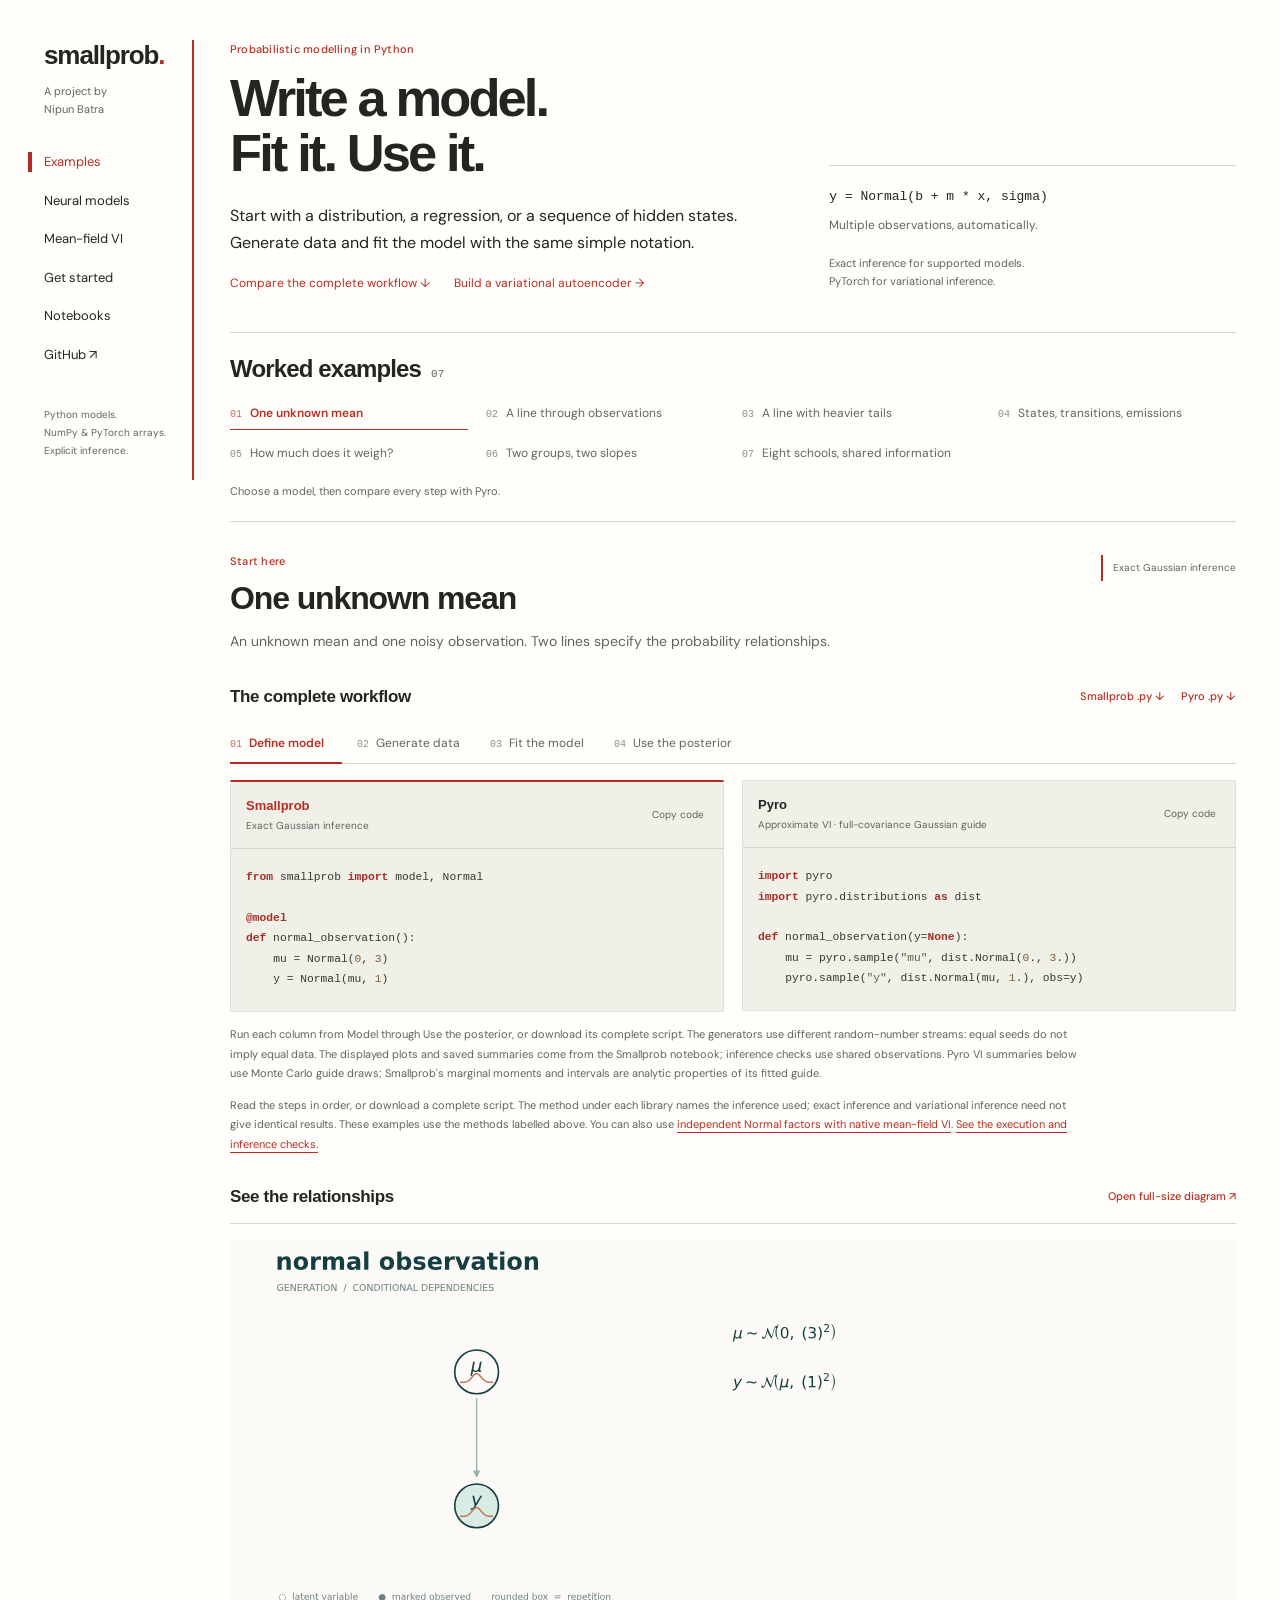
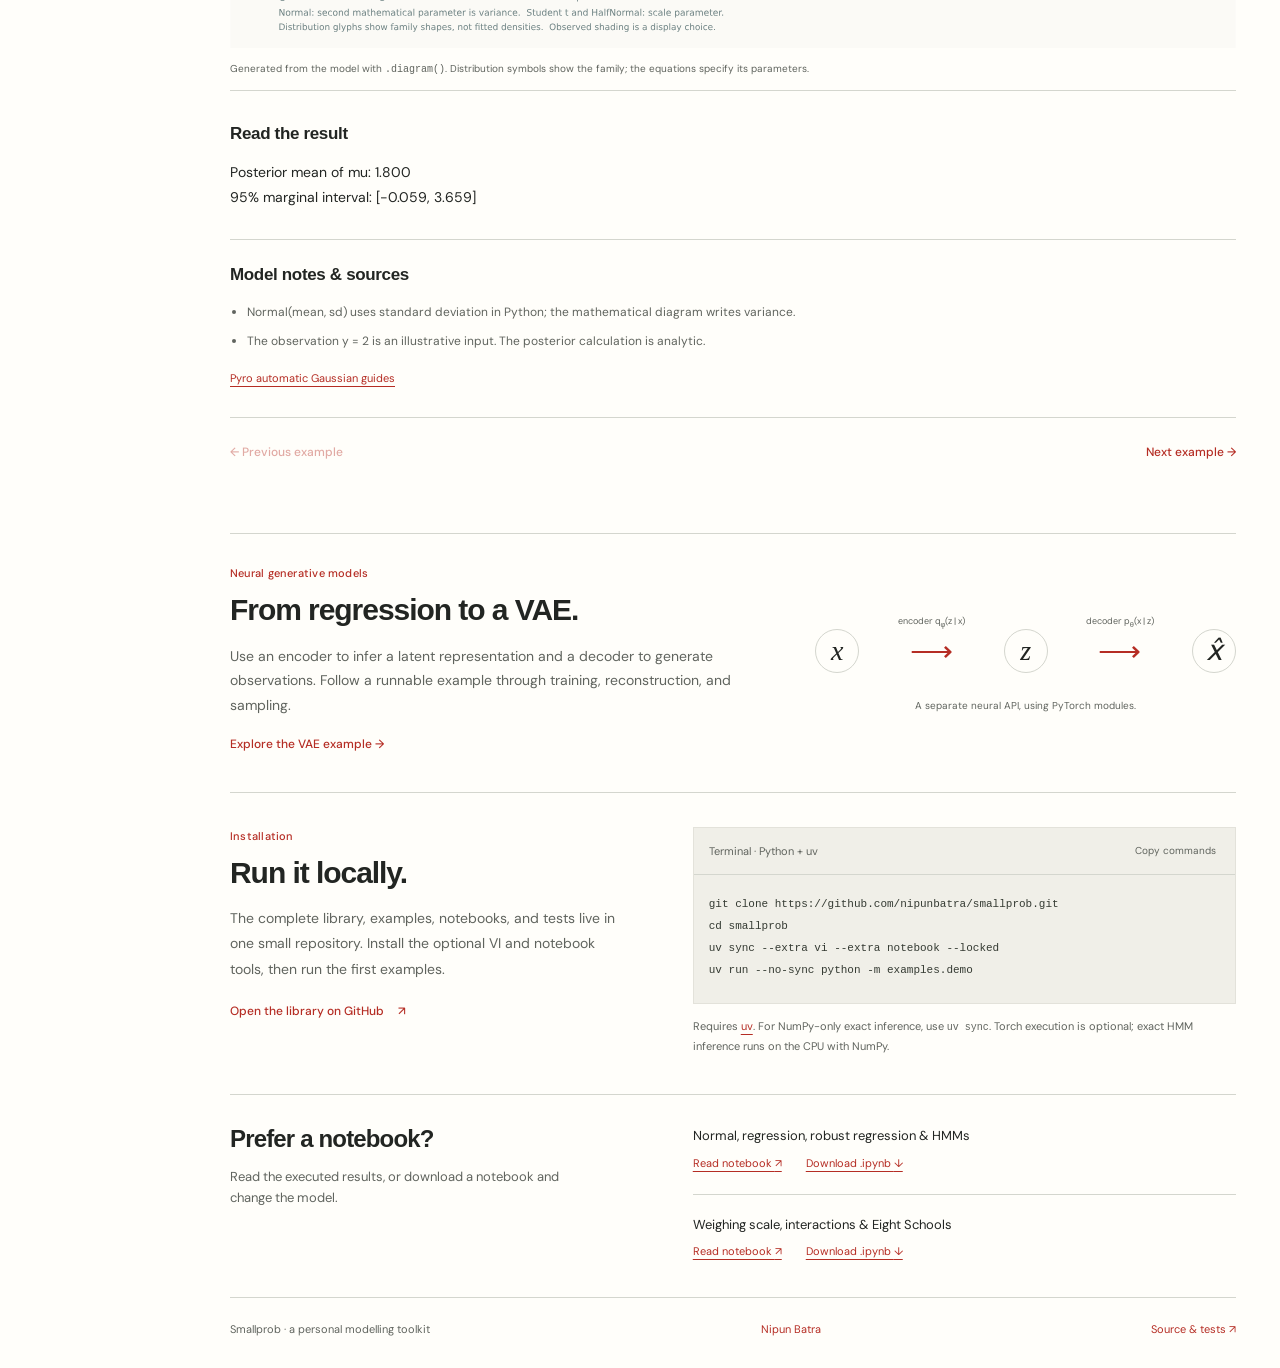
==== commit 6af1dd31: "Use portable numerical tolerance and wrap comparison code" ====
--- a/website/index.html
+++ b/website/index.html
@@ -10,7 +10,7 @@
   <link rel="preconnect" href="https://fonts.googleapis.com">
   <link rel="preconnect" href="https://fonts.gstatic.com" crossorigin>
   <link href="https://fonts.googleapis.com/css2?family=DM+Sans:wght@400;500;600;700&amp;display=swap" rel="stylesheet">
-  <link rel="stylesheet" href="style.css?v=0.6.0">
+  <link rel="stylesheet" href="style.css?v=0.6.0-2">
   <script src="assets/cases.js?v=0.6.0" defer></script>
   <script src="app.js?v=0.6.0" defer></script>
 </head>
--- a/website/style.css
+++ b/website/style.css
@@ -93,7 +93,7 @@
 .copy-button:hover { color: var(--accent); background: var(--accent-soft); }
 .copy-button:active { transform: translateY(1px); }
 pre { margin: 0; padding: 18px 15px 22px; overflow-x: auto; max-width: 100%; font-size: 11.3px; line-height: 1.8; tab-size: 4; color: #343a32; scrollbar-width: thin; scrollbar-color: #b9bdb2 transparent; }
-pre code { font: inherit; white-space: pre; }
+pre code { font: inherit; white-space: pre-wrap; overflow-wrap: anywhere; }
 .tok-keyword { color: #a52e29; font-weight: 600; }
 .tok-string { color: #586446; }
 .tok-number { color: #845e3c; }
